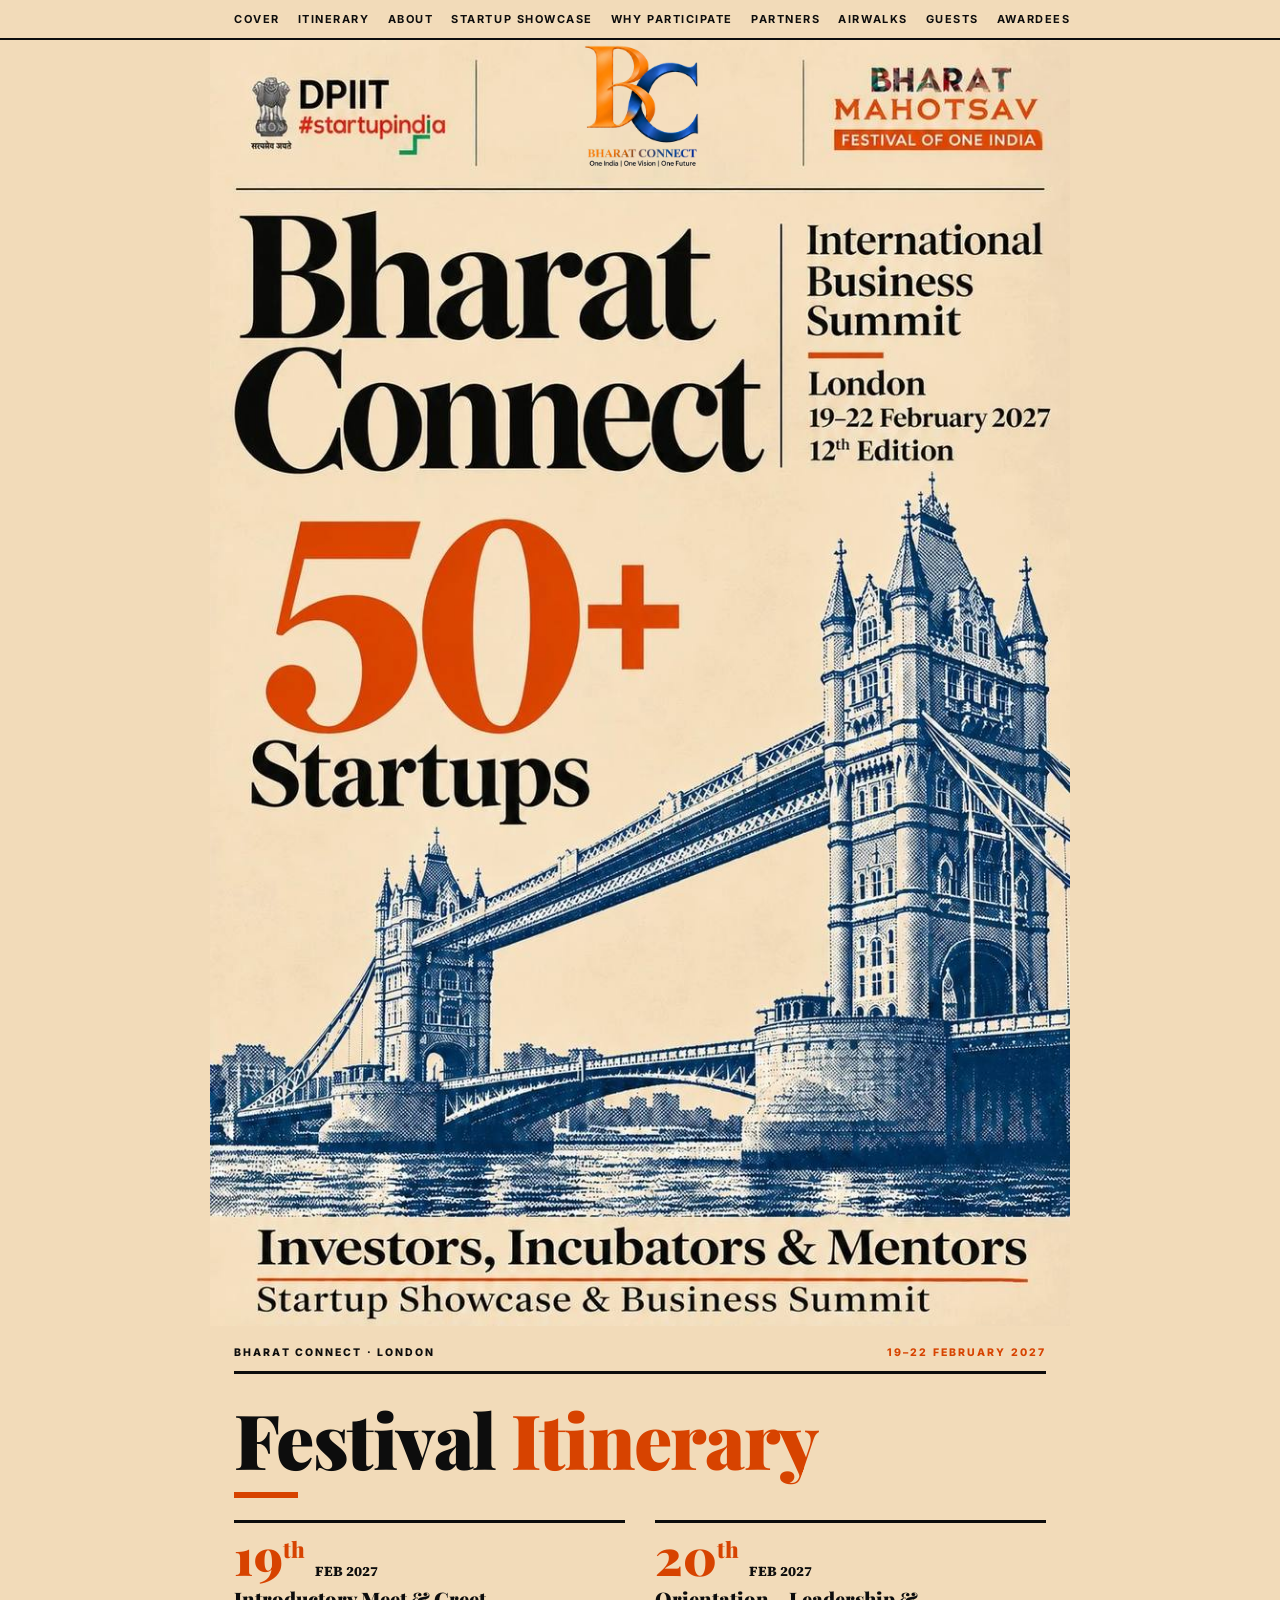
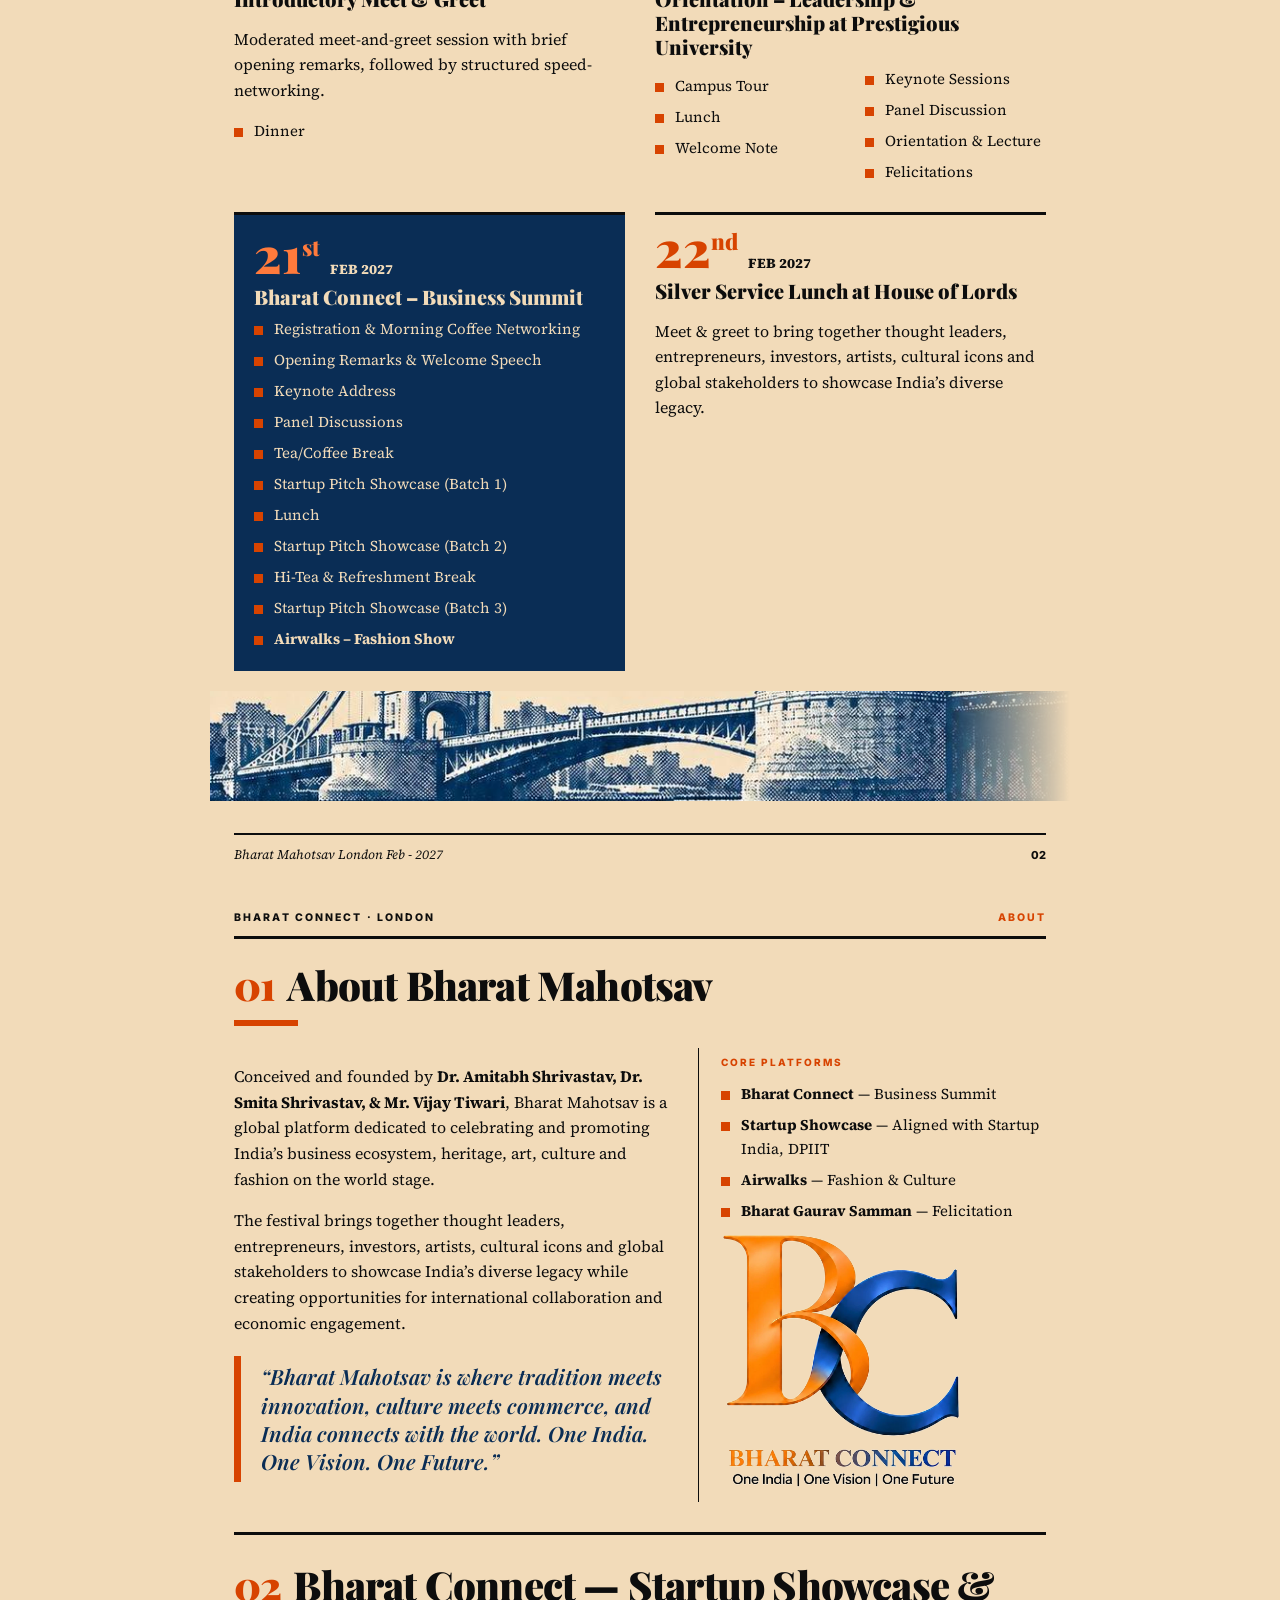
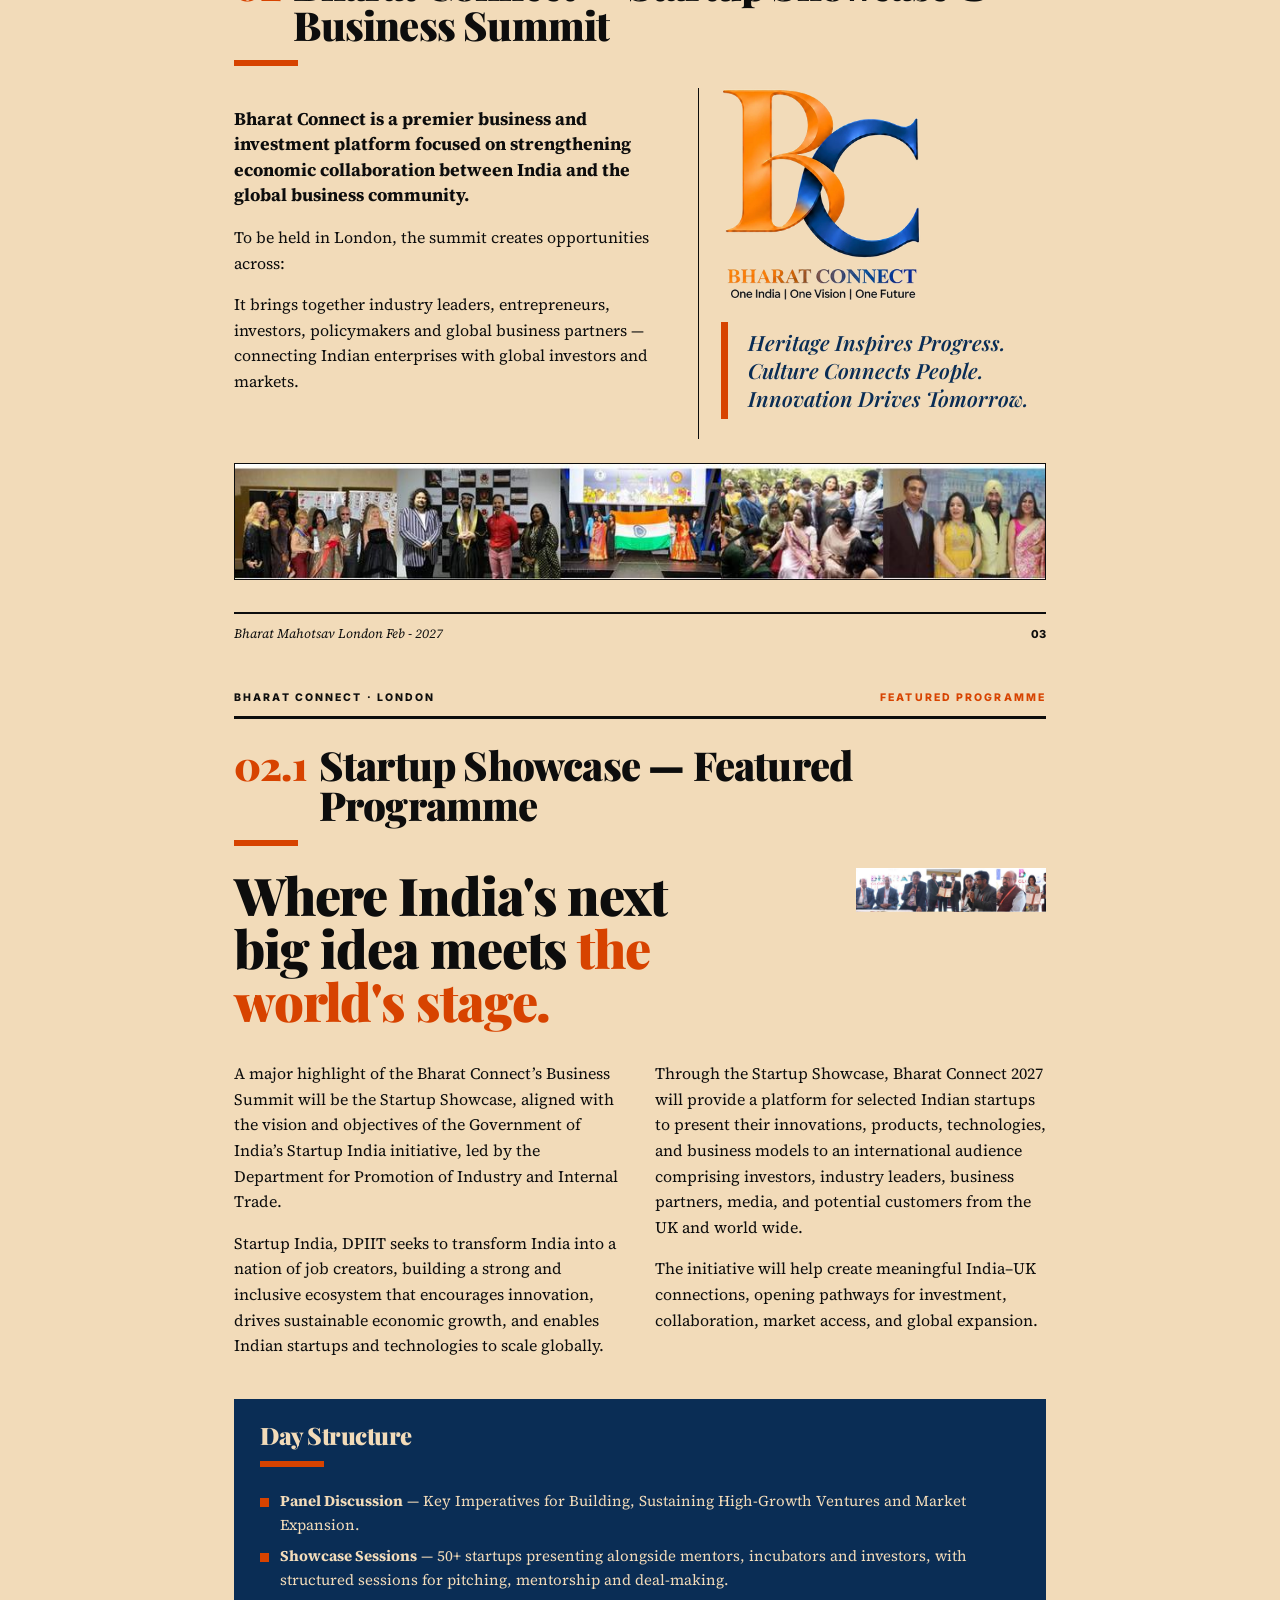
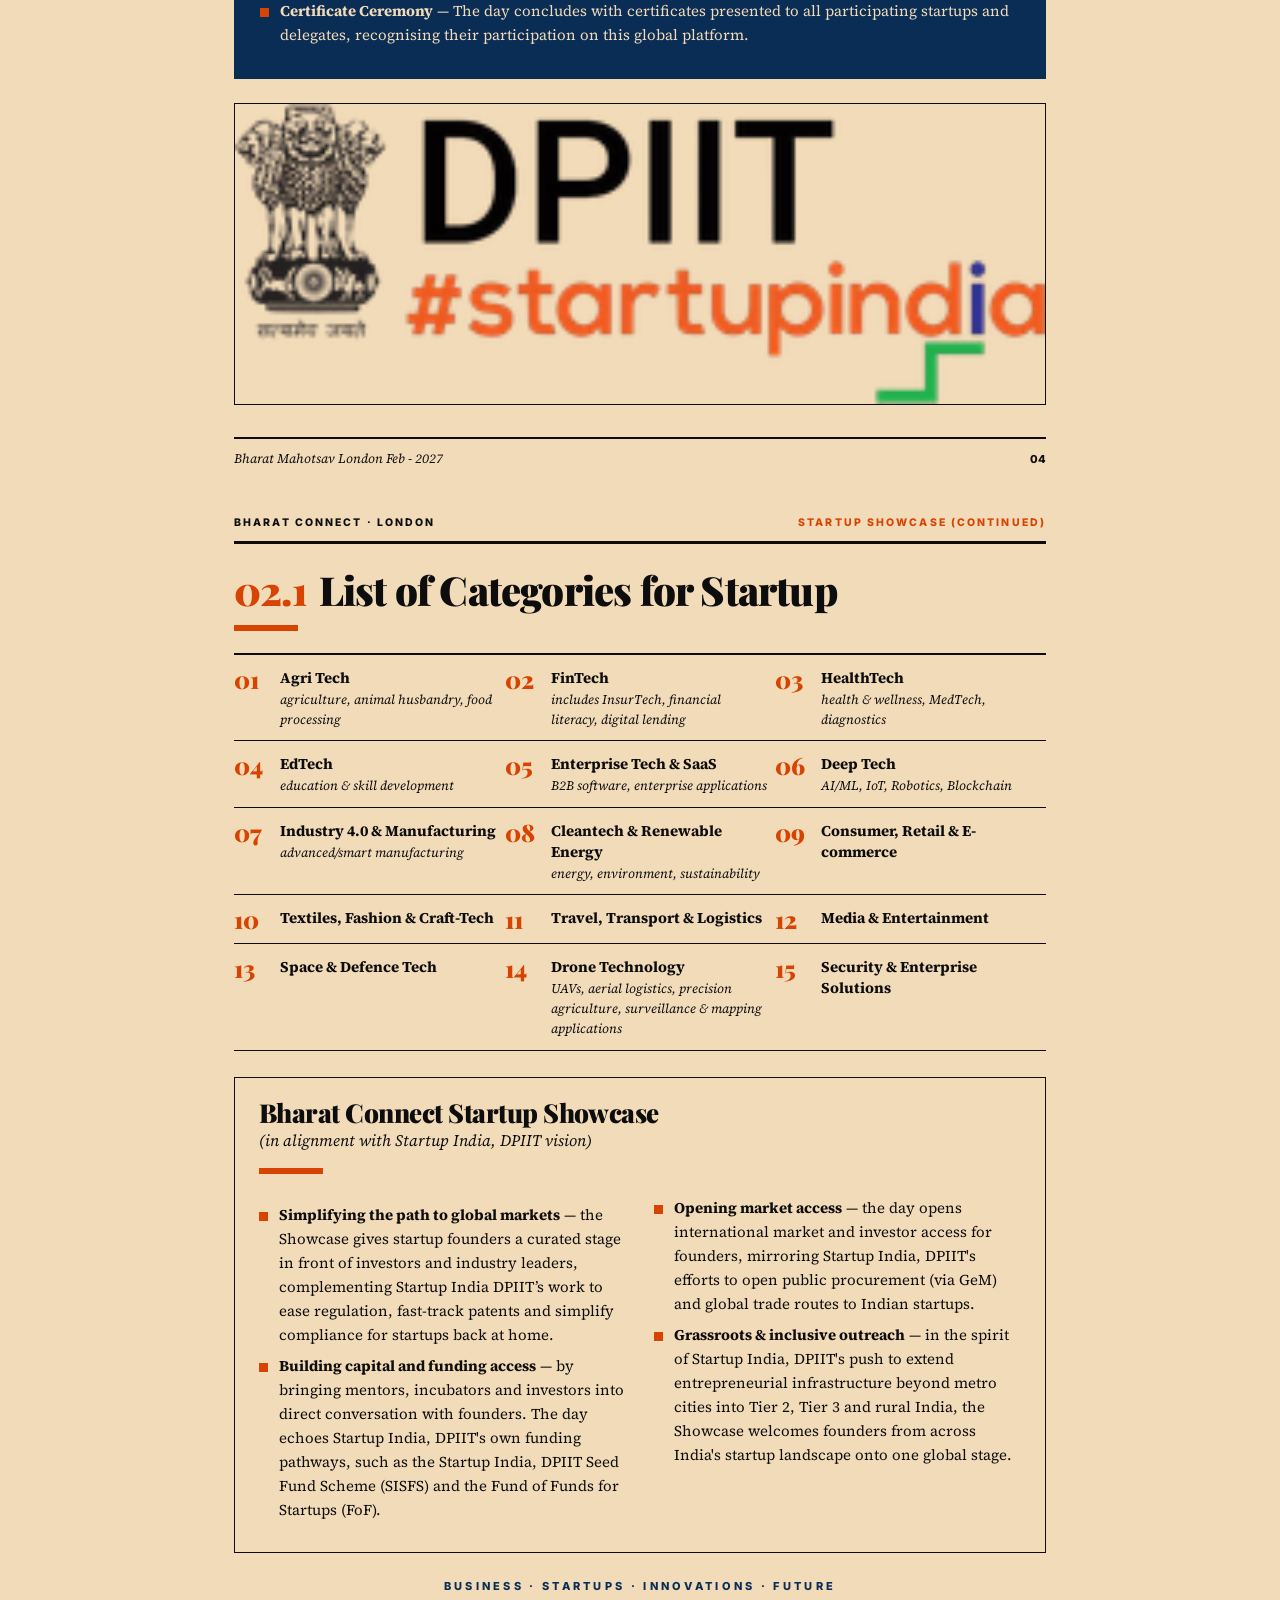
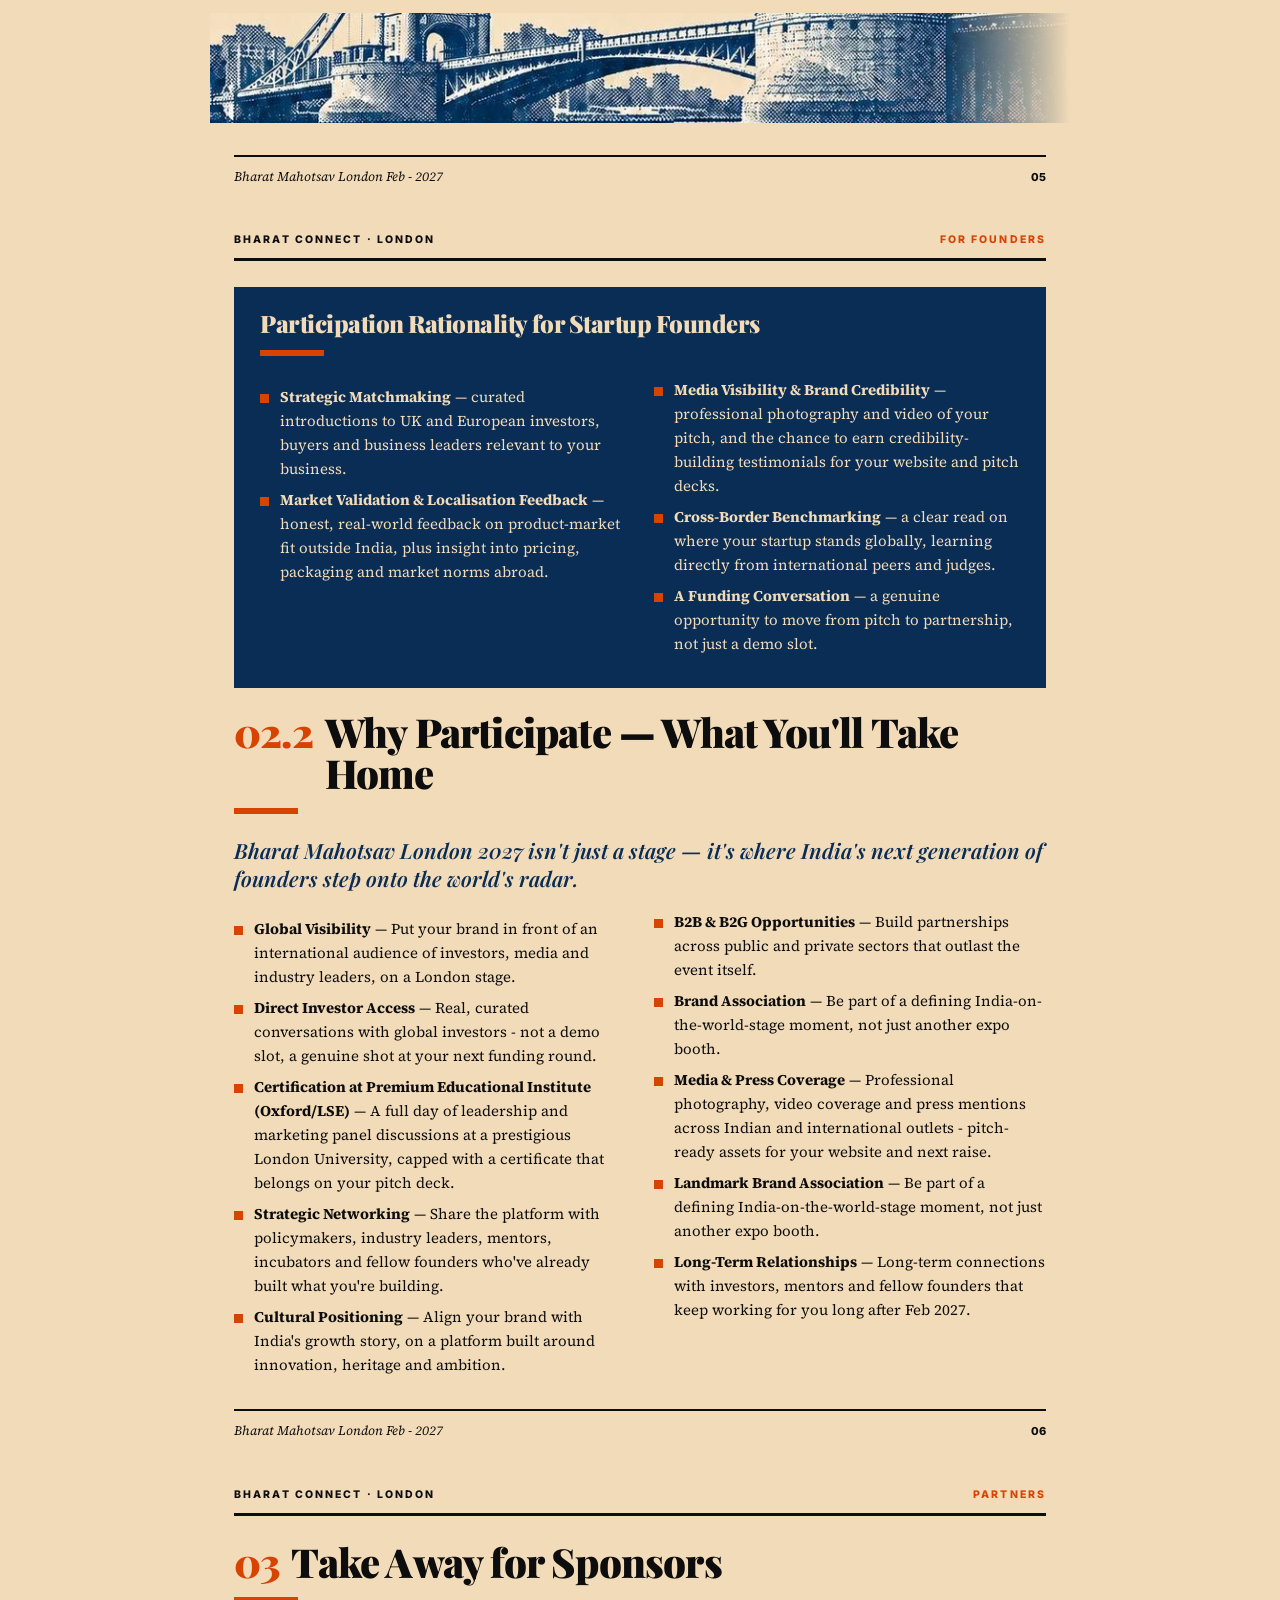
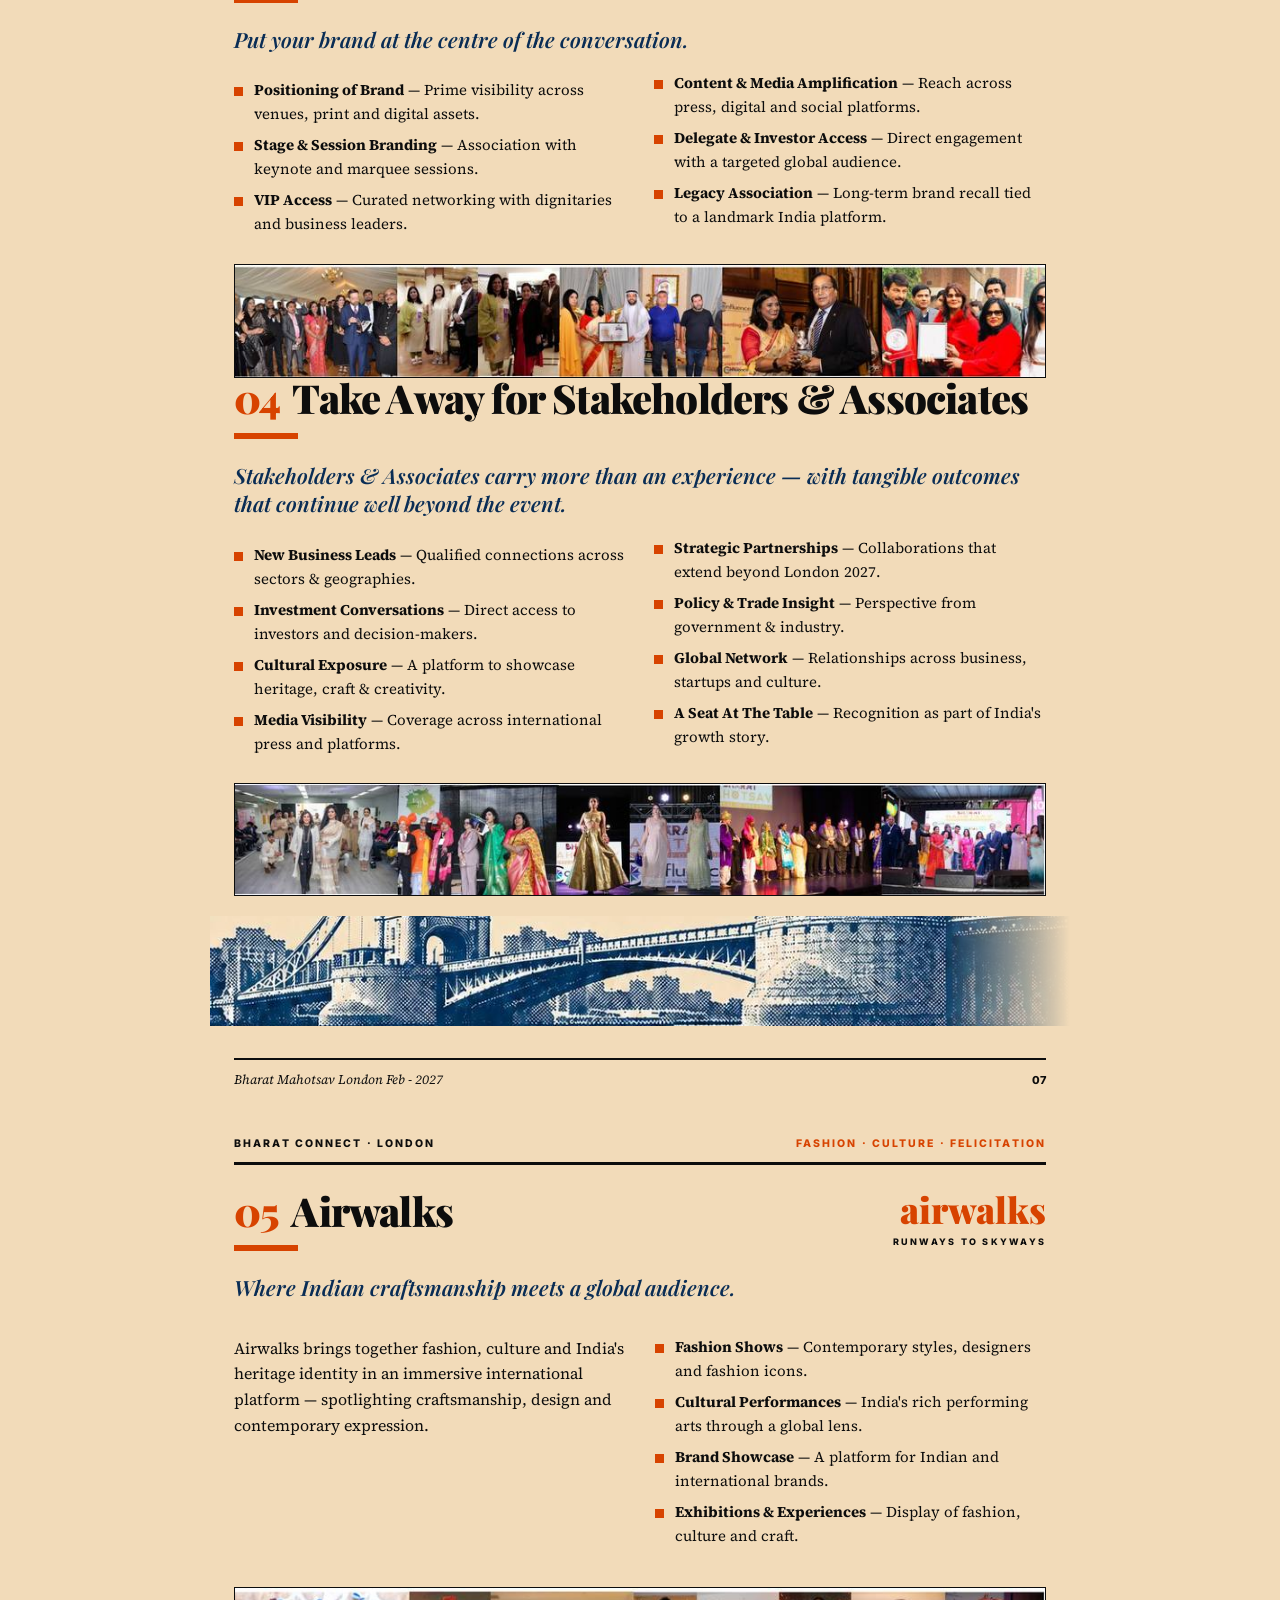
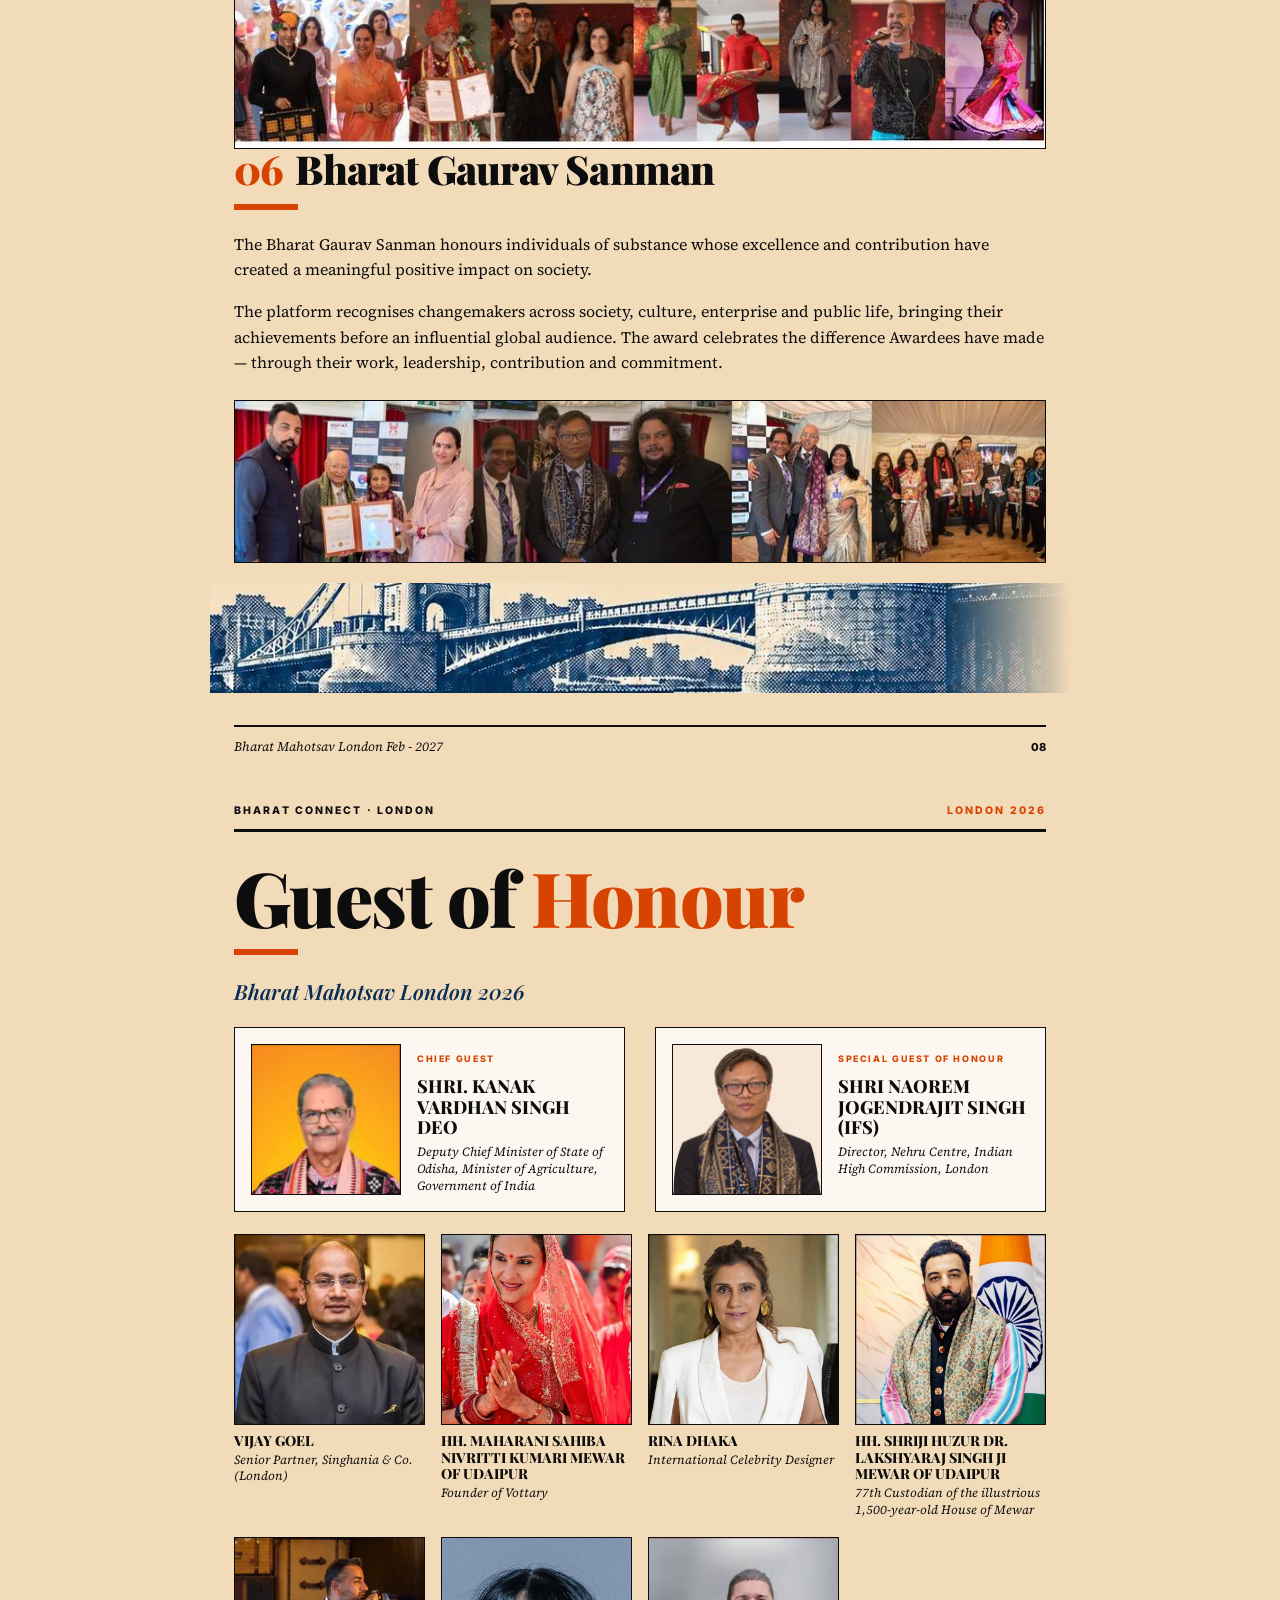
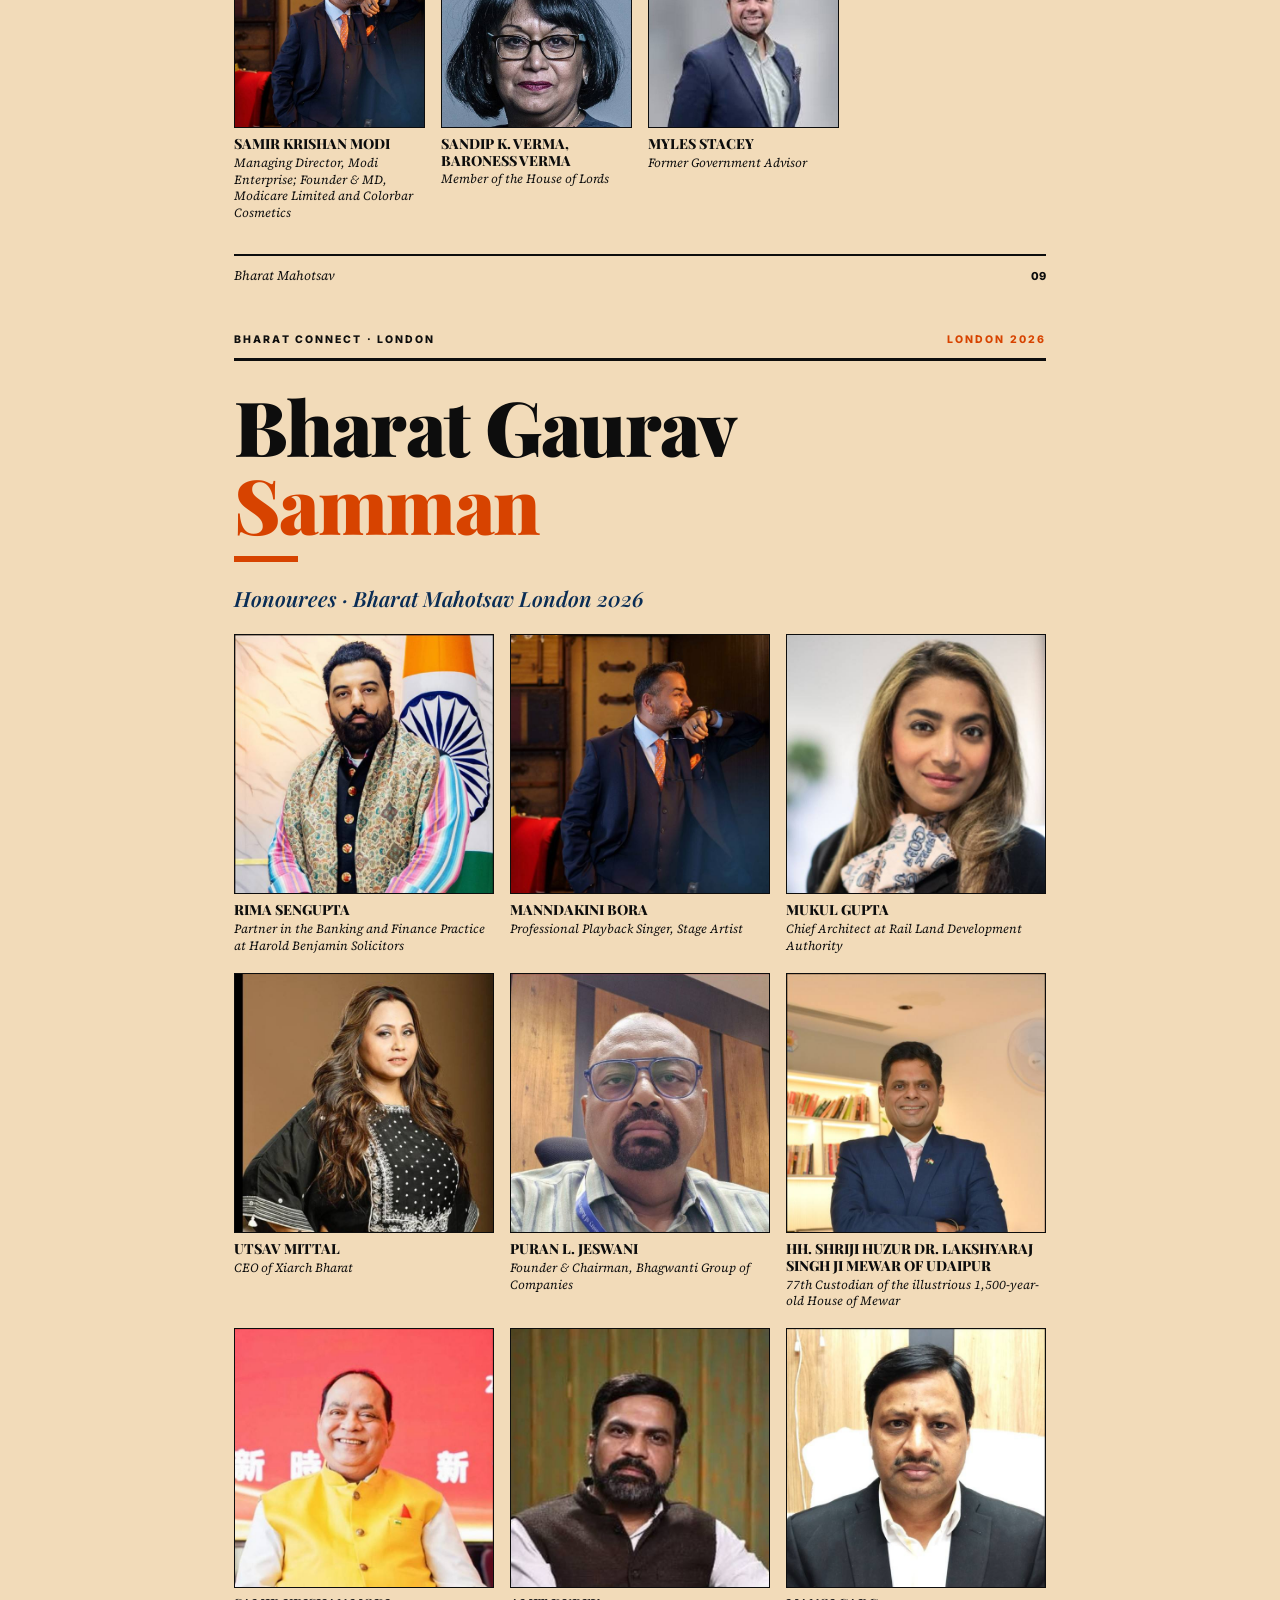
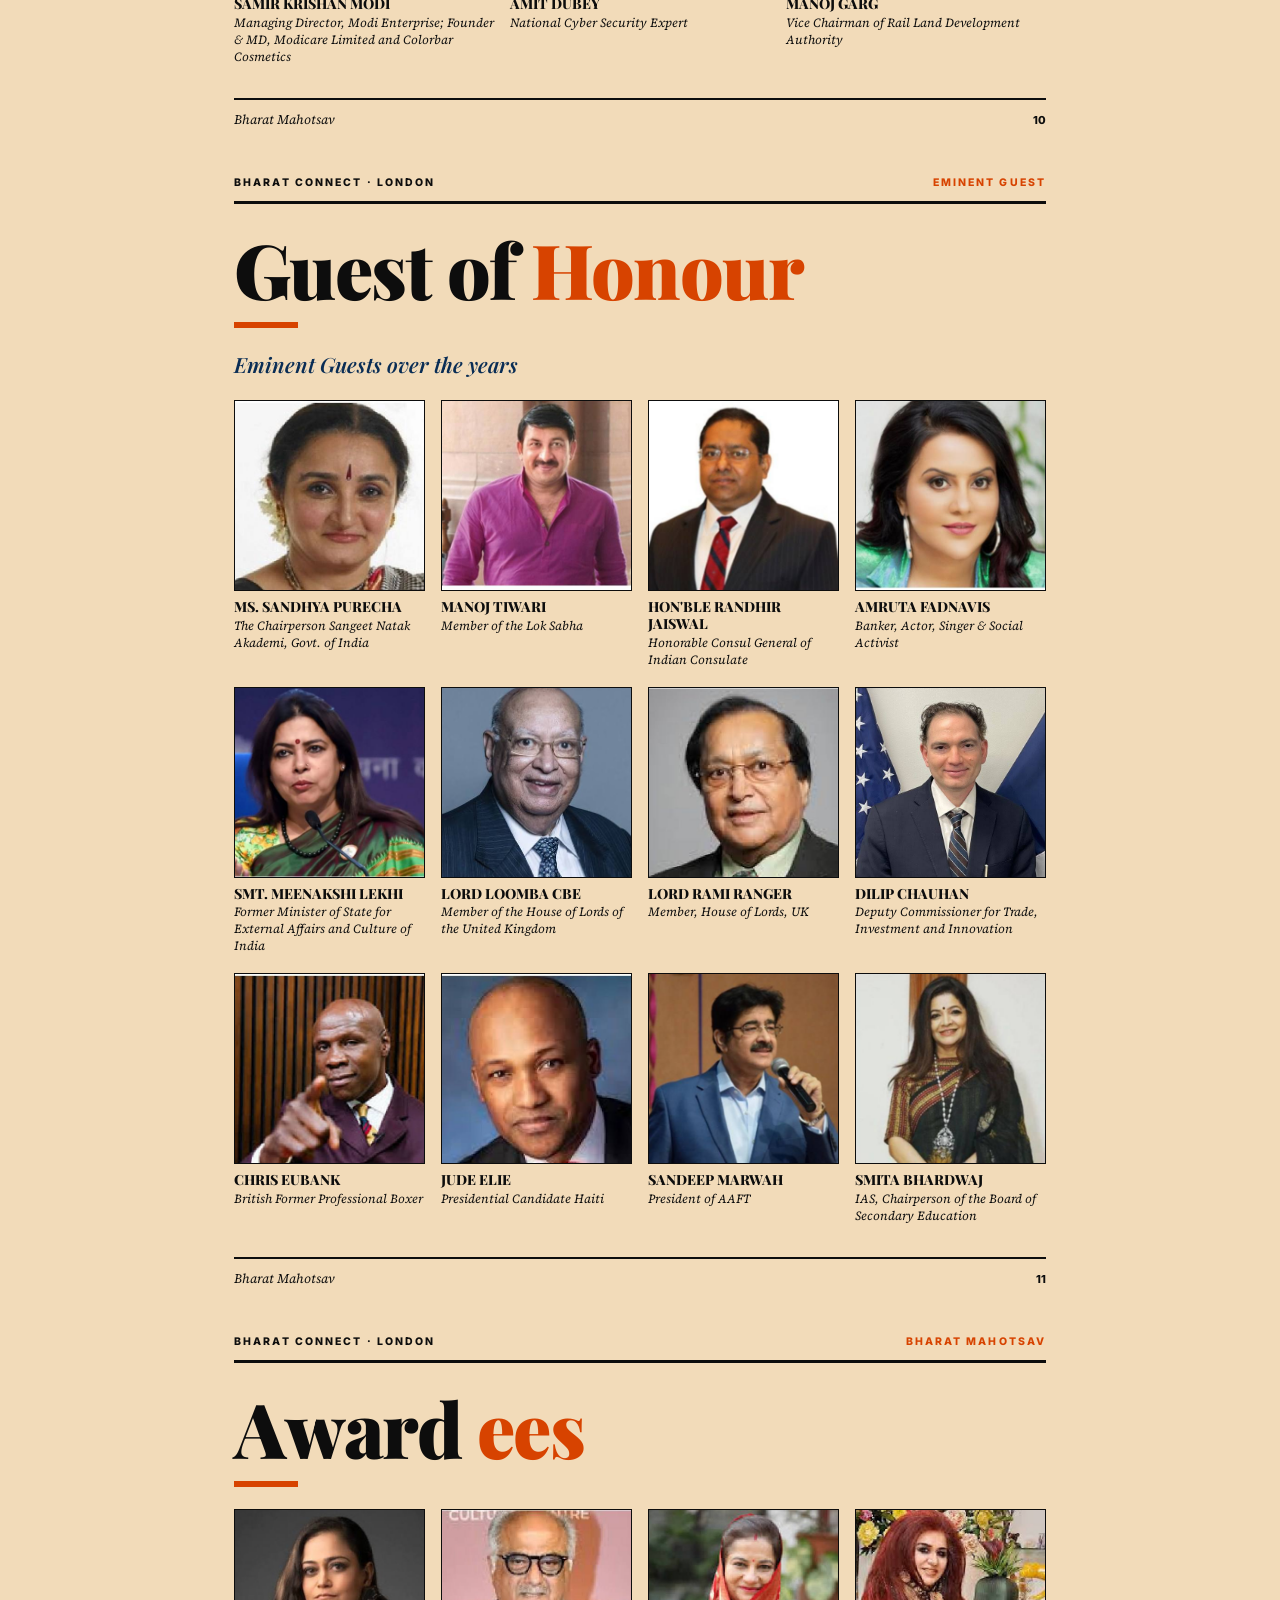
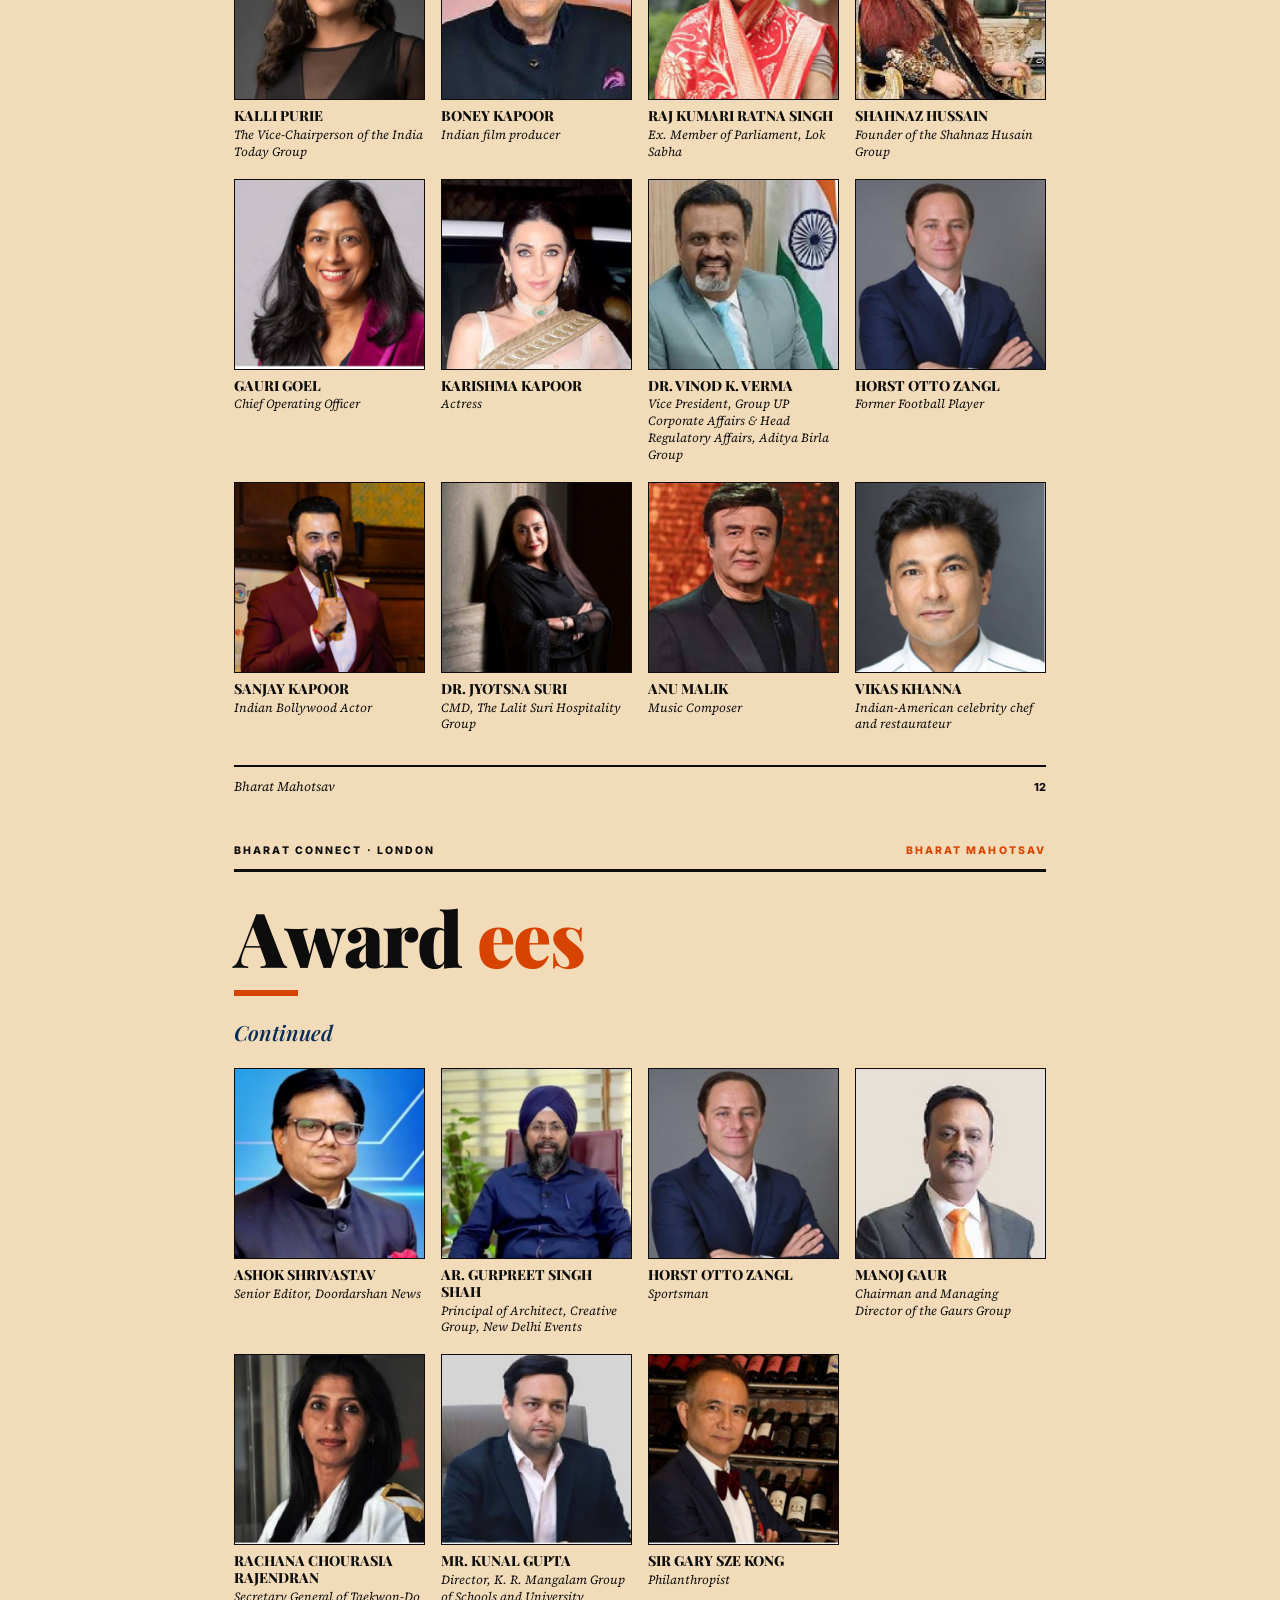
==== index.html @ 42800264 "Add Bharat Connect London site Co-authored-by: Copilot <223556219+Copilot@users.noreply.github.com>" ====
<!DOCTYPE html><html lang="en"><head><meta charset="utf-8"><meta name="viewport" content="width=device-width, initial-scale=1, viewport-fit=cover"><title>Bharat Connect · London 19–22 February 2027</title><link rel="stylesheet" href="https://fonts.googleapis.com/css2?family=Inter:wght@600;700;800&family=Playfair+Display:ital,wght@0,700;0,900;1,500;1,600&family=Source+Serif+4:ital,wght@0,400;0,600;0,700;1,400;1,600&display=swap"><style>:root{--bg:#f2dbb9;--ink:#0d0d0d;--o:#d74300;--nv:#0a2d55;--cream:#f2dbb9;--fd:'Playfair Display',Georgia,serif;--fb:'Source Serif 4',Georgia,serif;--fs:'Inter',Arial,sans-serif;box-sizing:border-box;padding-top:env(safe-area-inset-top,0px);padding-bottom:env(safe-area-inset-bottom,0px)}
*,*::before,*::after{box-sizing:border-box}html{scroll-behavior:smooth;scroll-padding-top:calc(48px + env(safe-area-inset-top,0px))}
body{margin:0;background:var(--bg);color:var(--ink);font:400 16px/1.6 var(--fb)}
nav{position:sticky;top:env(safe-area-inset-top,0px);z-index:9;background:var(--bg);border-bottom:2px solid var(--ink)}
.nw{max-width:860px;margin:0 auto;padding:12px 24px;display:flex;gap:18px;overflow-x:auto;white-space:nowrap;font:700 11px var(--fs);letter-spacing:.14em;text-transform:uppercase}
nav a{text-decoration:none;color:var(--ink)}nav a:hover,nav a:focus-visible{color:var(--o);outline:0}
body::before{content:"";position:fixed;inset:0 0 auto;height:env(safe-area-inset-top,0px);background:var(--bg);z-index:10}
.cover,.page{max-width:860px;margin:0 auto}
.cover{position:relative}.cover .bg{display:block;width:100%;height:auto}
.cover .bc{position:absolute;left:43.5%;top:.4%;width:13.4%;aspect-ratio:300/320;background:url([data-uri]) center/contain no-repeat}
.page{padding:20px 24px 0;position:relative}
.hd{display:flex;justify-content:space-between;font:800 10.5px var(--fs);letter-spacing:.2em;padding-bottom:12px;border-bottom:3px solid var(--ink);margin-bottom:26px}
.o,em{color:var(--o);font-style:normal}
.ft{display:flex;justify-content:space-between;align-items:baseline;border-top:2px solid var(--ink);margin-top:32px;padding:10px 0 26px;font-size:13px}.ft b{font:800 11px var(--fs)}
.h{font:900 clamp(30px,6.4vw,52px)/1.02 var(--fd);margin:0;letter-spacing:-.02em}h1.h{font-size:clamp(46px,9vw,76px)}
.h.sm{font-size:26px}.bar{display:block;width:64px;height:6px;background:var(--o);margin:14px 0 22px}.bar.mid{margin:12px auto 24px}
.num .h{display:flex;gap:12px;align-items:baseline;font-size:clamp(26px,5vw,40px)}
.lead{font:italic 600 clamp(17px,2.6vw,21px)/1.35 var(--fd);color:var(--nv);margin:0 0 18px}
.lead2{font:700 18px/1.4 var(--fb)}.big{font:900 clamp(30px,6vw,52px)/1.02 var(--fd);margin:0 0 18px;letter-spacing:-.02em}.it{font-style:italic;margin:2px 0}
.g2{display:grid;grid-template-columns:1fr 1fr;gap:20px 30px}.g2.sp{grid-template-columns:1.25fr 1fr}.r{text-align:right}
.day{border-top:3px solid var(--ink);padding-top:8px}.d{font:900 50px/1 var(--fd);color:var(--o)}.d sup{font-size:22px}.d b{font:800 14px var(--fb);color:var(--ink);margin-left:10px}
.day h3{font:900 20px/1.2 var(--fd);margin:6px 0 8px}.day.nv{background:var(--nv);color:var(--cream);padding:14px 20px 12px}.day.nv .d{color:#ff7a3c}.day.nv .d b{color:var(--cream)}
ul.sq{list-style:none;margin:8px 0;padding:0}ul.sq li{position:relative;padding-left:20px;margin:7px 0;font-size:15px}ul.sq li::before{content:"";position:absolute;left:0;top:.6em;width:9px;height:9px;background:var(--o)}
ul.two{columns:2;column-gap:28px}ul.two li{break-inside:avoid}
blockquote{margin:20px 0;padding:6px 0 6px 20px;border-left:7px solid var(--o);font:italic 600 21px/1.35 var(--fd);color:var(--nv)}
.side{border-left:1px solid var(--ink);padding-left:22px}.lab{font:800 10px var(--fs);letter-spacing:.2em;color:var(--o)}.lg1{width:240px;max-width:100%;display:block;margin:10px 0}.lg2{width:200px;display:block;margin:0 0 14px}.lg3{width:190px}
.hr{border:0;border-top:3px solid var(--ink);margin:30px 0}.strip{display:block;width:100%;border:1px solid var(--ink);margin:24px 0 0}
.nvb{background:var(--nv);color:var(--cream);padding:24px 26px;margin:24px 0}.nvb.nm{margin-top:0}.nvb .h{font-size:24px}.nvb ul.sq{margin-top:0}
.cats{display:grid;grid-template-columns:repeat(3,1fr);border-top:2px solid var(--ink)}.cats>div{display:flex;gap:10px;padding:12px 8px 12px 0;border-bottom:1px solid var(--ink)}.cats i{font:900 24px/1 var(--fd);color:var(--o);font-style:normal;min-width:36px}
.cats p{margin:0;line-height:1.25}.cats b{display:block;font:700 15px var(--fb)}.cats span{font-style:italic;font-size:13px}
.box{border:1px solid var(--ink);padding:22px 24px;margin:26px 0}.tagl{text-align:center;font:800 11px var(--fs);letter-spacing:.3em;color:var(--nv);margin:26px 0 8px}
.bridge{height:110px;margin:20px -24px 0;background:url([data-uri]) center/cover;-webkit-mask:linear-gradient(90deg,#000 85%,transparent);mask:linear-gradient(90deg,#000 85%,transparent)}
.aw{text-align:right}.aw b{display:block;font:900 clamp(26px,5vw,36px)/1 var(--fd);color:var(--o)}.aw small{font:800 9px var(--fs);letter-spacing:.25em}.row{display:flex;justify-content:space-between;align-items:flex-start;gap:20px}
.ppl{display:grid;gap:18px 16px;margin-top:22px}.c4{grid-template-columns:repeat(4,1fr)}.c3{grid-template-columns:repeat(3,1fr)}
figure{margin:0}.ppl img,.card img{width:100%;aspect-ratio:1;object-fit:cover;border:1px solid var(--ink);display:block}
figcaption b{display:block;font:800 14px/1.2 var(--fd);text-transform:uppercase;margin:8px 0 2px}figcaption span{display:block;font:italic 12.5px/1.35 var(--fb)}
.cards{margin:22px 0}.card{display:flex;gap:16px;border:1px solid var(--ink);padding:16px;background:#fcf8f1}.card img{width:42%;flex:none;aspect-ratio:1}.card small{font:800 9px var(--fs);letter-spacing:.18em;color:var(--o)}.card b{display:block;font:800 18px/1.15 var(--fd);text-transform:uppercase;margin:6px 0}
.med{display:grid;grid-template-columns:1fr 1.5fr;gap:24px;align-items:start}.m1{grid-column:2;grid-row:1;width:100%;border:1px solid var(--ink)}.mt{grid-column:1;grid-row:1}.m2{grid-column:1/3;grid-row:2;width:62%;border:1px solid var(--ink)}.mb{grid-column:2;grid-row:2;justify-self:end;align-self:end;text-align:left}
.box18{width:100%;display:block;border:1px solid var(--ink)}.q{text-align:center;font:italic 600 22px var(--fd);color:var(--nv);margin:26px 0 0}
.ctr{text-align:center}.ctr .lg1{margin:0 auto}.big2{font-size:clamp(20px,4vw,28px);margin-top:14px}.cd{font:900 clamp(40px,8vw,66px)/1 var(--fd);margin:34px 0 0}
.ed{margin-top:22px}.ed .strip{margin:0}.cp{display:grid;grid-template-columns:repeat(5,1fr);gap:8px;margin-top:6px;font:italic 11.5px/1.3 var(--fb);text-align:center}.cp b{display:block;font-style:normal;font-weight:700}.ed.e3{width:60%;margin-left:auto;margin-right:auto}.ed.e3 .cp{grid-template-columns:repeat(3,1fr)}
@media(max-width:640px){.g2,.g2.sp,.med{grid-template-columns:1fr}.side{border:0;padding:0}.c4,.cats{grid-template-columns:repeat(2,1fr)}.c3{grid-template-columns:repeat(2,1fr)}ul.two{columns:1}.mt,.m1,.m2,.mb{grid-column:1;grid-row:auto}.m2{width:100%}.card{flex-direction:column}.card img{width:100%}.ed.e3{width:100%}.cp{font-size:9.5px;gap:4px}.hd{font-size:8.5px}.r{text-align:left}}
@media(prefers-reduced-motion:reduce){html{scroll-behavior:auto}}
</style></head><body><nav><div class="nw"><a href="#top">Cover</a><a href="#itinerary">Itinerary</a><a href="#about">About</a><a href="#showcase">Startup Showcase</a><a href="#why">Why Participate</a><a href="#partners">Partners</a><a href="#airwalks">Airwalks</a><a href="#guests">Guests</a><a href="#awardees">Awardees</a><a href="#cultural">Cultural</a><a href="#media">Media</a><a href="#legacy">Legacy</a><a href="#contact">Contact</a></div></nav><section class="cover" id="top"><img class="bg" src="[data-uri]" alt="Bharat Connect International Business Summit London 19–22 February 2027 — 50+ Startups" loading="lazy"><div class="bc"></div></section><section class="page" id="itinerary"><div class="hd"><span>BHARAT CONNECT · LONDON</span><span class="o">19–22 FEBRUARY 2027</span></div><h1 class="h">Festival <em>Itinerary</em></h1><i class="bar"></i>
<div class="g2"><div class="day"><div class="d">19<sup>th</sup><b>FEB 2027</b></div><h3>Introductory Meet &amp; Greet</h3><p>Moderated meet-and-greet session with brief opening remarks, followed by structured speed-networking.</p><ul class="sq"><li>Dinner</li></ul></div>
<div class="day"><div class="d">20<sup>th</sup><b>FEB 2027</b></div><h3>Orientation – Leadership &amp; Entrepreneurship at Prestigious University</h3><ul class="sq two"><li>Campus Tour</li><li>Lunch</li><li>Welcome Note</li><li>Keynote Sessions</li><li>Panel Discussion</li><li>Orientation &amp; Lecture</li><li>Felicitations</li></ul></div>
<div class="day nv"><div class="d">21<sup>st</sup><b>FEB 2027</b></div><h3>Bharat Connect – Business Summit</h3><ul class="sq"><li>Registration &amp; Morning Coffee Networking</li><li>Opening Remarks &amp; Welcome Speech</li><li>Keynote Address</li><li>Panel Discussions</li><li>Tea/Coffee Break</li><li>Startup Pitch Showcase (Batch 1)</li><li>Lunch</li><li>Startup Pitch Showcase (Batch 2)</li><li>Hi-Tea &amp; Refreshment Break</li><li>Startup Pitch Showcase (Batch 3)</li><li><strong>Airwalks – Fashion Show</strong></li></ul></div>
<div class="day"><div class="d">22<sup>nd</sup><b>FEB 2027</b></div><h3>Silver Service Lunch at House of Lords</h3><p>Meet &amp; greet to bring together thought leaders, entrepreneurs, investors, artists, cultural icons and global stakeholders to showcase India’s diverse legacy.</p></div></div><div class="bridge"></div><div class="ft"><i>Bharat Mahotsav London Feb - 2027</i><b>02</b></div></section><section class="page" id="about"><div class="hd"><span>BHARAT CONNECT · LONDON</span><span class="o">ABOUT</span></div><div class="num"><h2 class="h"><span class='o'>01</span> About Bharat Mahotsav</h2><i class="bar"></i></div>
<div class="g2 sp"><div><p>Conceived and founded by <b>Dr. Amitabh Shrivastav, Dr. Smita Shrivastav, &amp; Mr. Vijay Tiwari</b>, Bharat Mahotsav is a global platform dedicated to celebrating and promoting India’s business ecosystem, heritage, art, culture and fashion on the world stage.</p><p>The festival brings together thought leaders, entrepreneurs, investors, artists, cultural icons and global stakeholders to showcase India’s diverse legacy while creating opportunities for international collaboration and economic engagement.</p><blockquote>“Bharat Mahotsav is where tradition meets innovation, culture meets commerce, and India connects with the world. One India. One Vision. One Future.”</blockquote></div>
<div class="side"><small class="lab">CORE PLATFORMS</small><ul class="sq"><li><b>Bharat Connect</b> — Business Summit</li><li><b>Startup Showcase</b> — Aligned with Startup India, DPIIT</li><li><b>Airwalks</b> — Fashion &amp; Culture</li><li><b>Bharat Gaurav Samman</b> — Felicitation</li></ul><img class="lg1" src="[data-uri]" alt="Bharat Mahotsav" loading="lazy"></div></div>
<hr class="hr"><div class="num"><h2 class="h"><span class='o'>02</span> Bharat Connect — Startup Showcase &amp; Business Summit</h2><i class="bar"></i></div>
<div class="g2 sp"><div><p class="lead2">Bharat Connect is a premier business and investment platform focused on strengthening economic collaboration between India and the global business community.</p><p>To be held in London, the summit creates opportunities across:</p><p>It brings together industry leaders, entrepreneurs, investors, policymakers and global business partners — connecting Indian enterprises with global investors and markets.</p></div>
<div class="side"><img class="lg2" src="[data-uri]" alt="Bharat Connect" loading="lazy"><blockquote>Heritage Inspires Progress. Culture Connects People. Innovation Drives Tomorrow.</blockquote></div></div>
<img class="strip" src="[data-uri]" alt="Past Bharat Mahotsav moments" loading="lazy"><div class="ft"><i>Bharat Mahotsav London Feb - 2027</i><b>03</b></div></section><section class="page" id="showcase"><div class="hd"><span>BHARAT CONNECT · LONDON</span><span class="o">FEATURED PROGRAMME</span></div><div class="num"><h2 class="h"><span class='o'>02.1</span> Startup Showcase — Featured Programme</h2><i class="bar"></i></div>
<div class="g2 sp"><p class="big">Where India's next big idea meets <span class="o">the world's stage.</span></p><div class="r"><img class="lg3" src="[data-uri]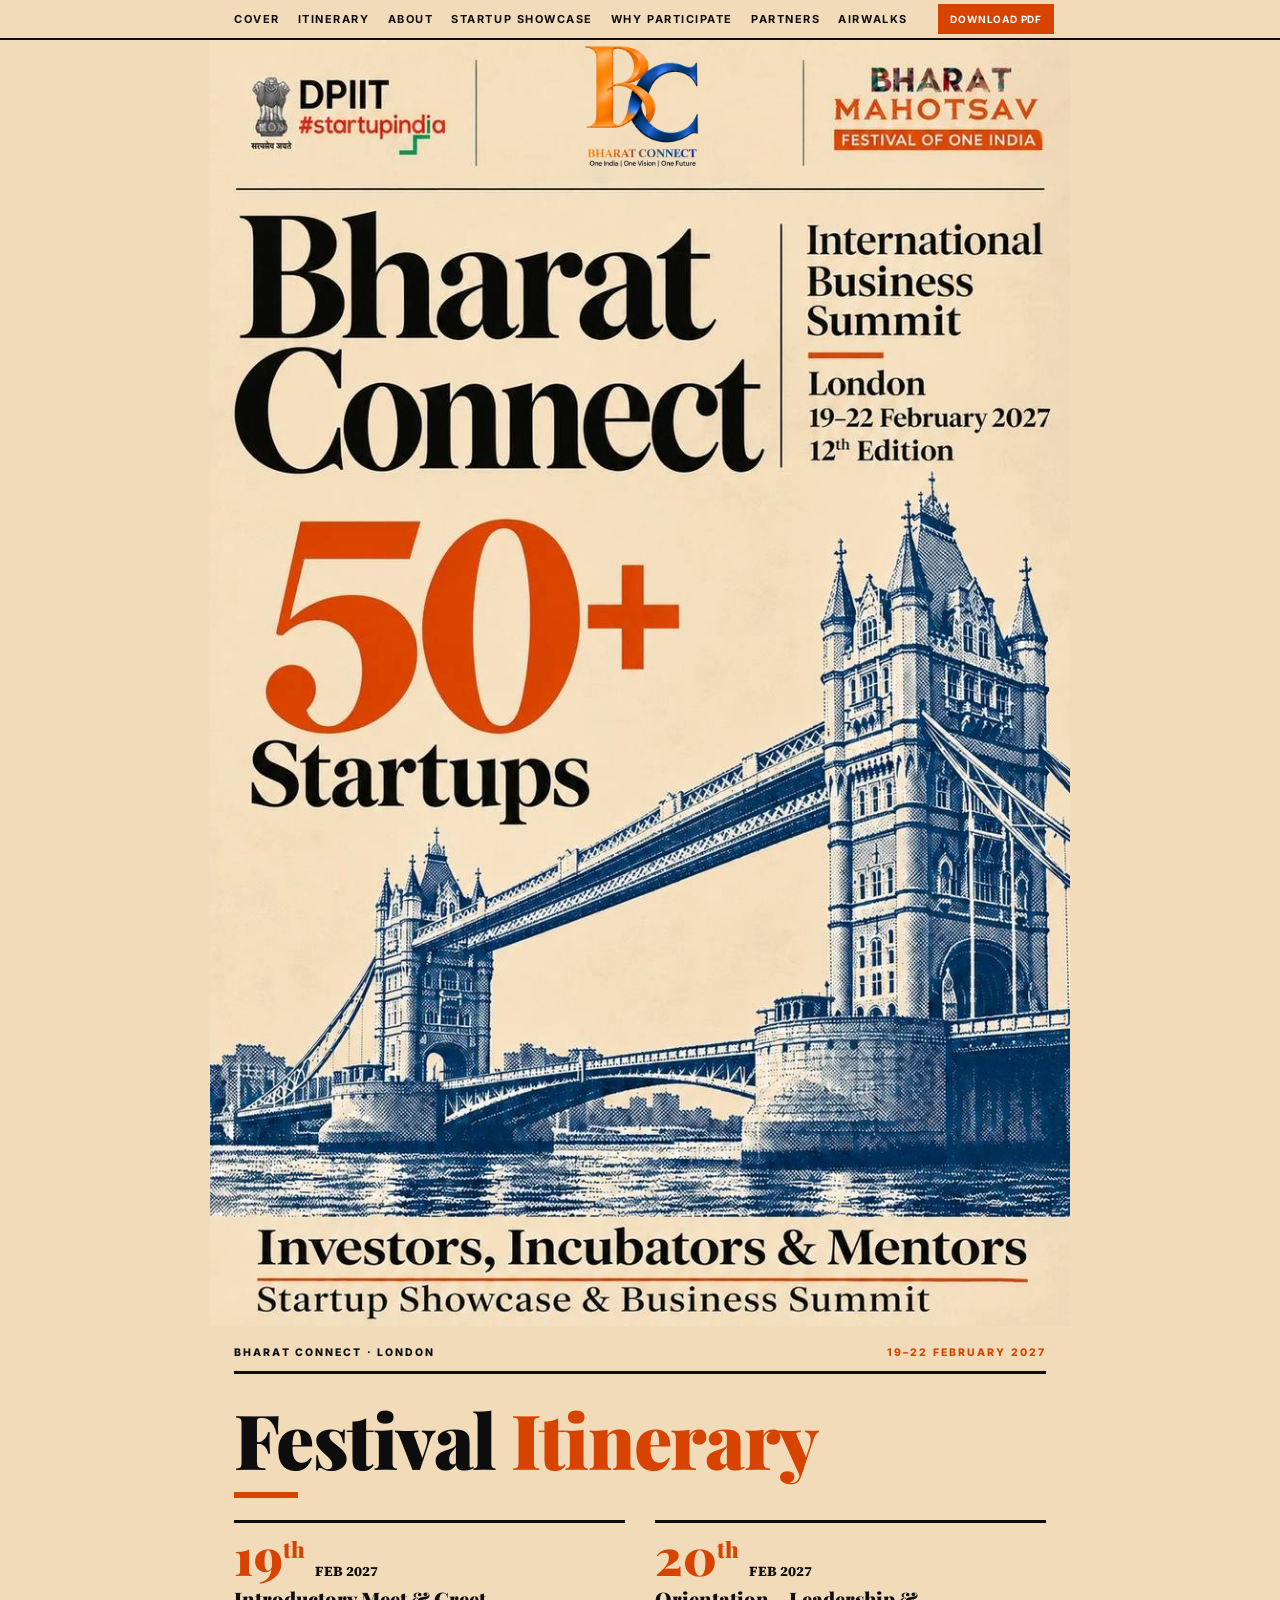
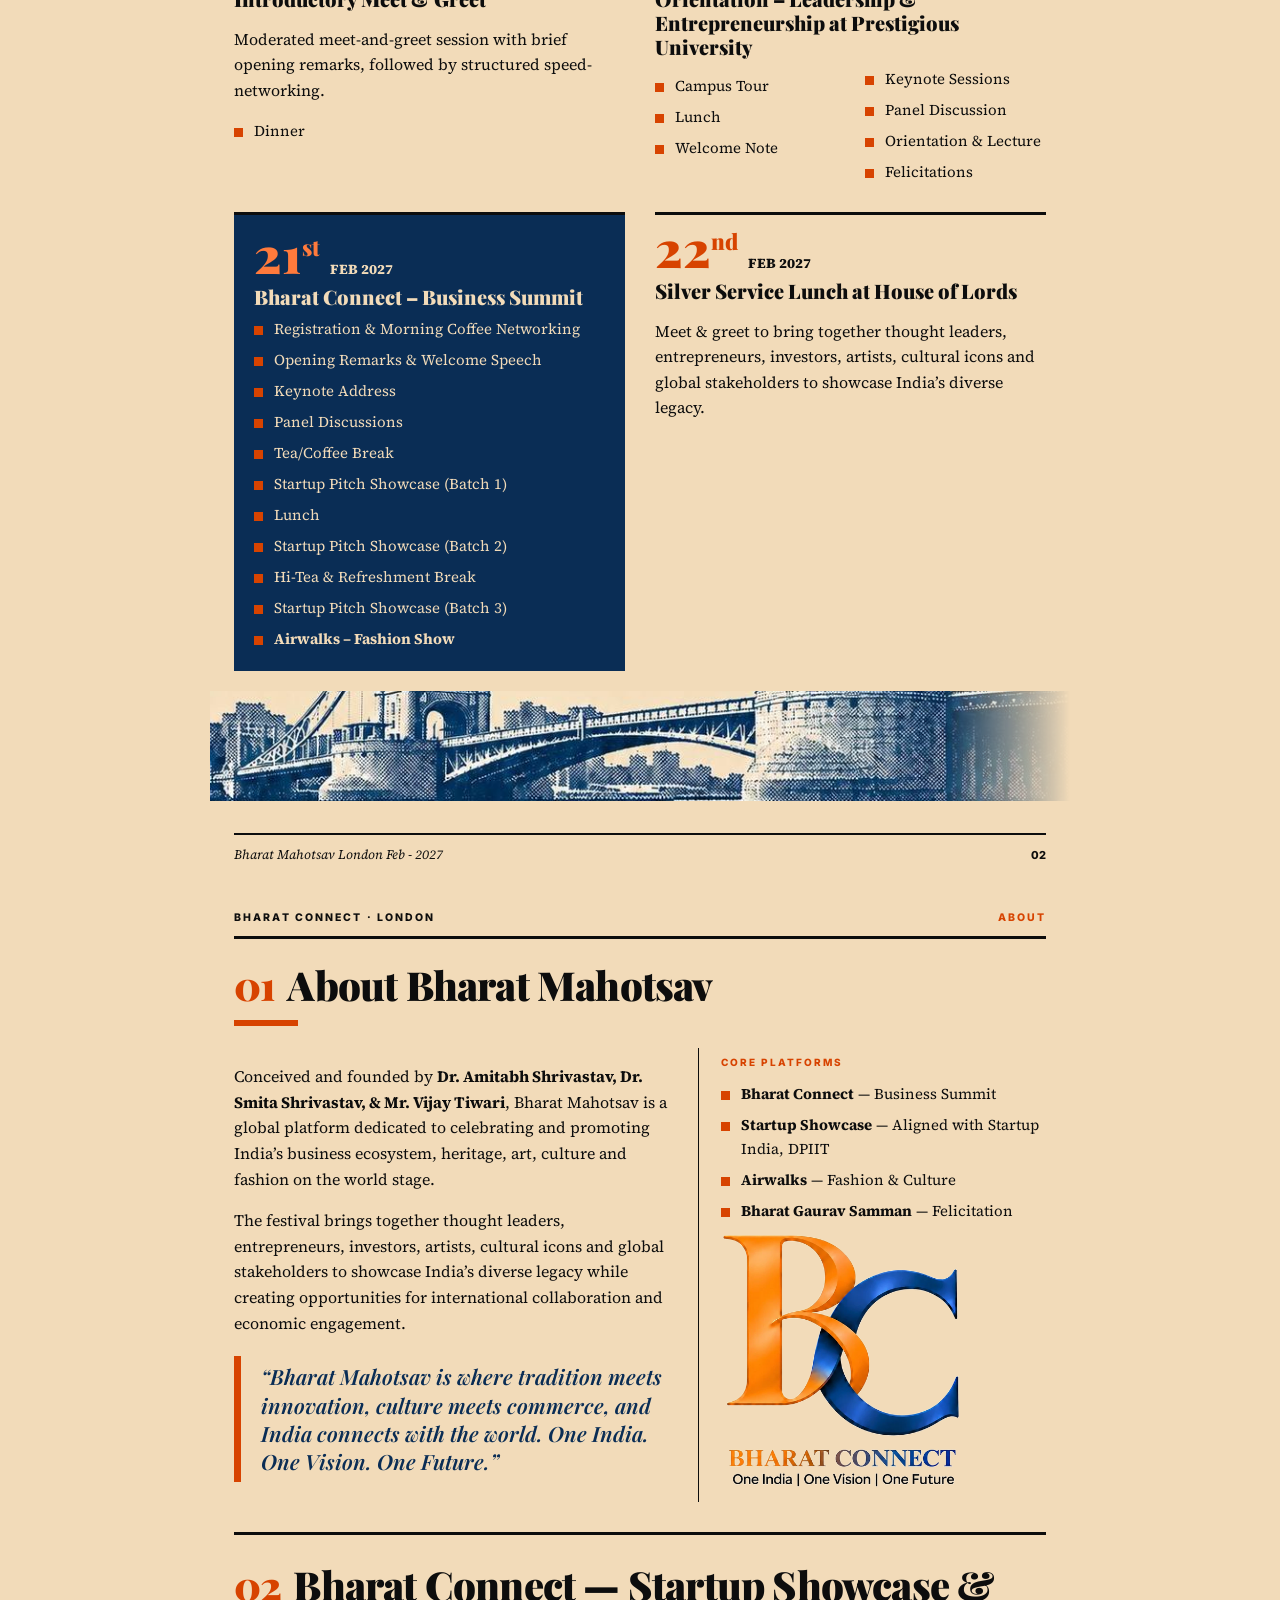
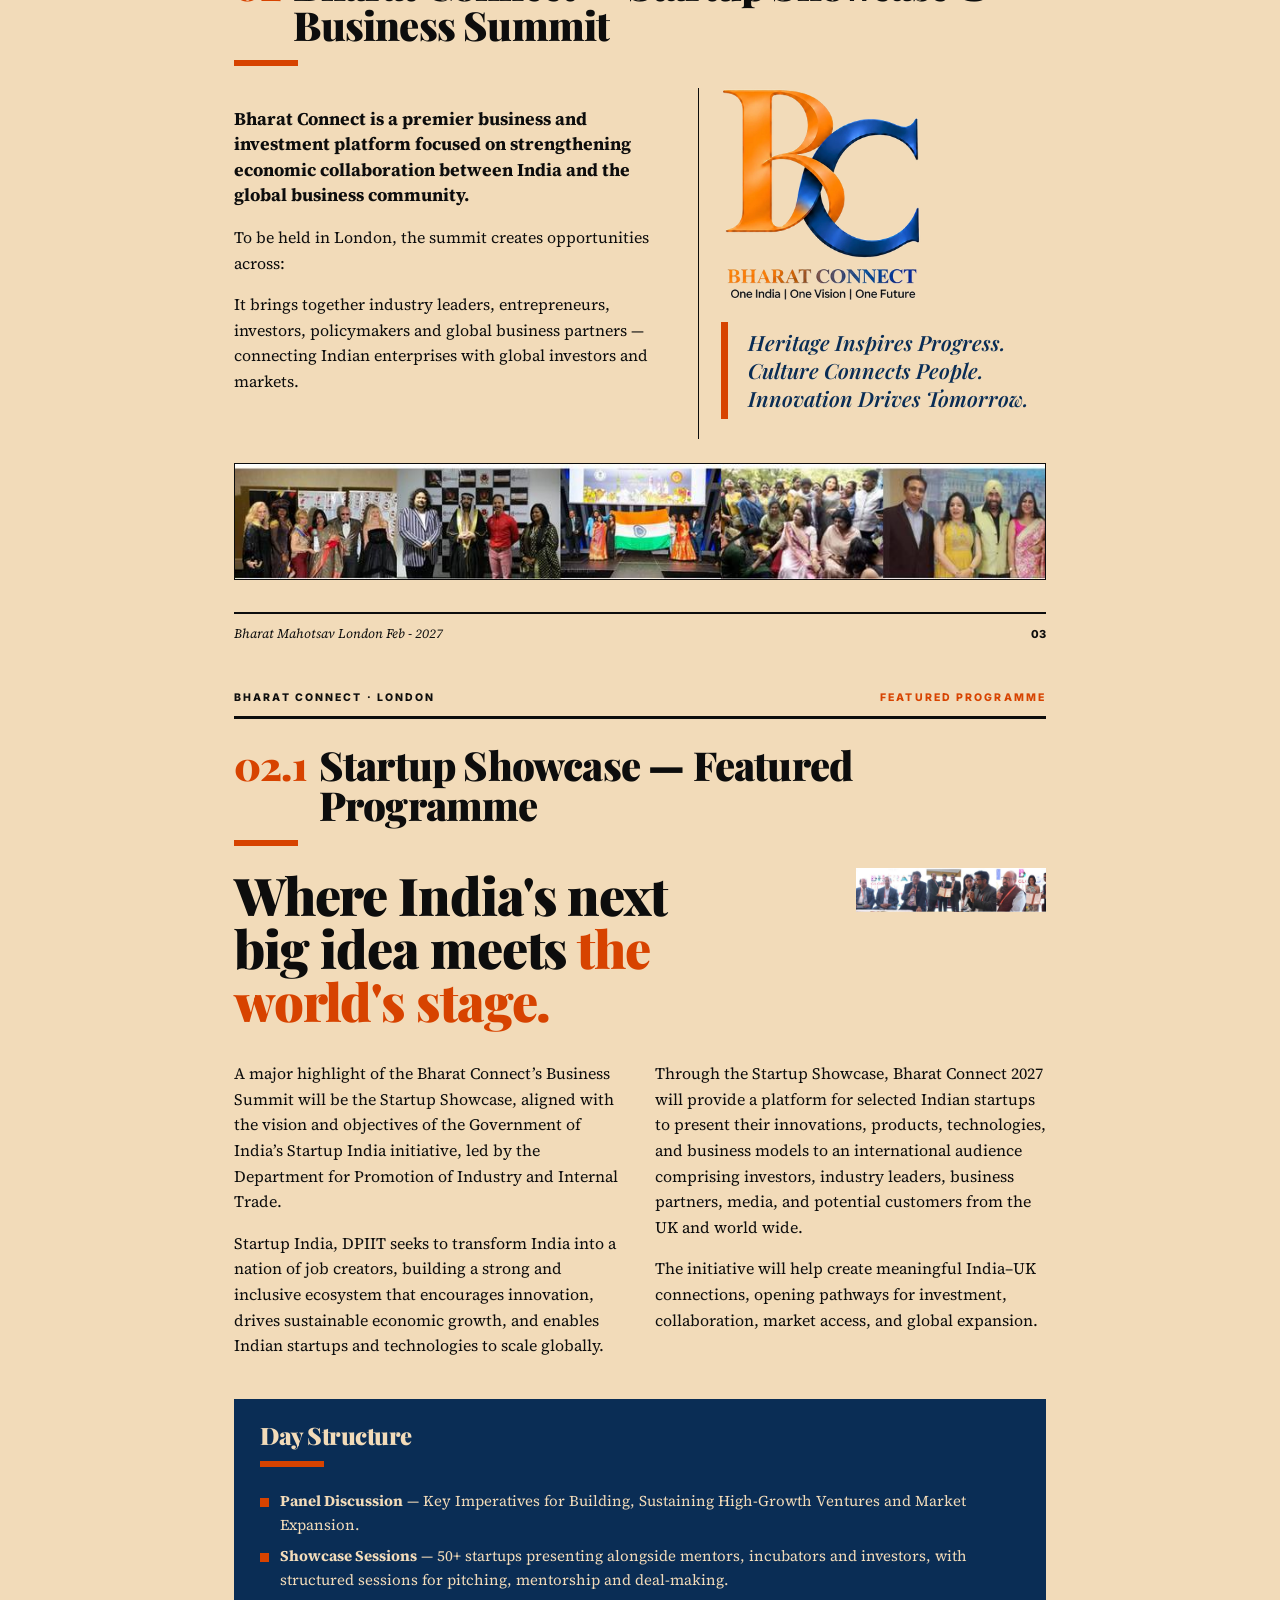
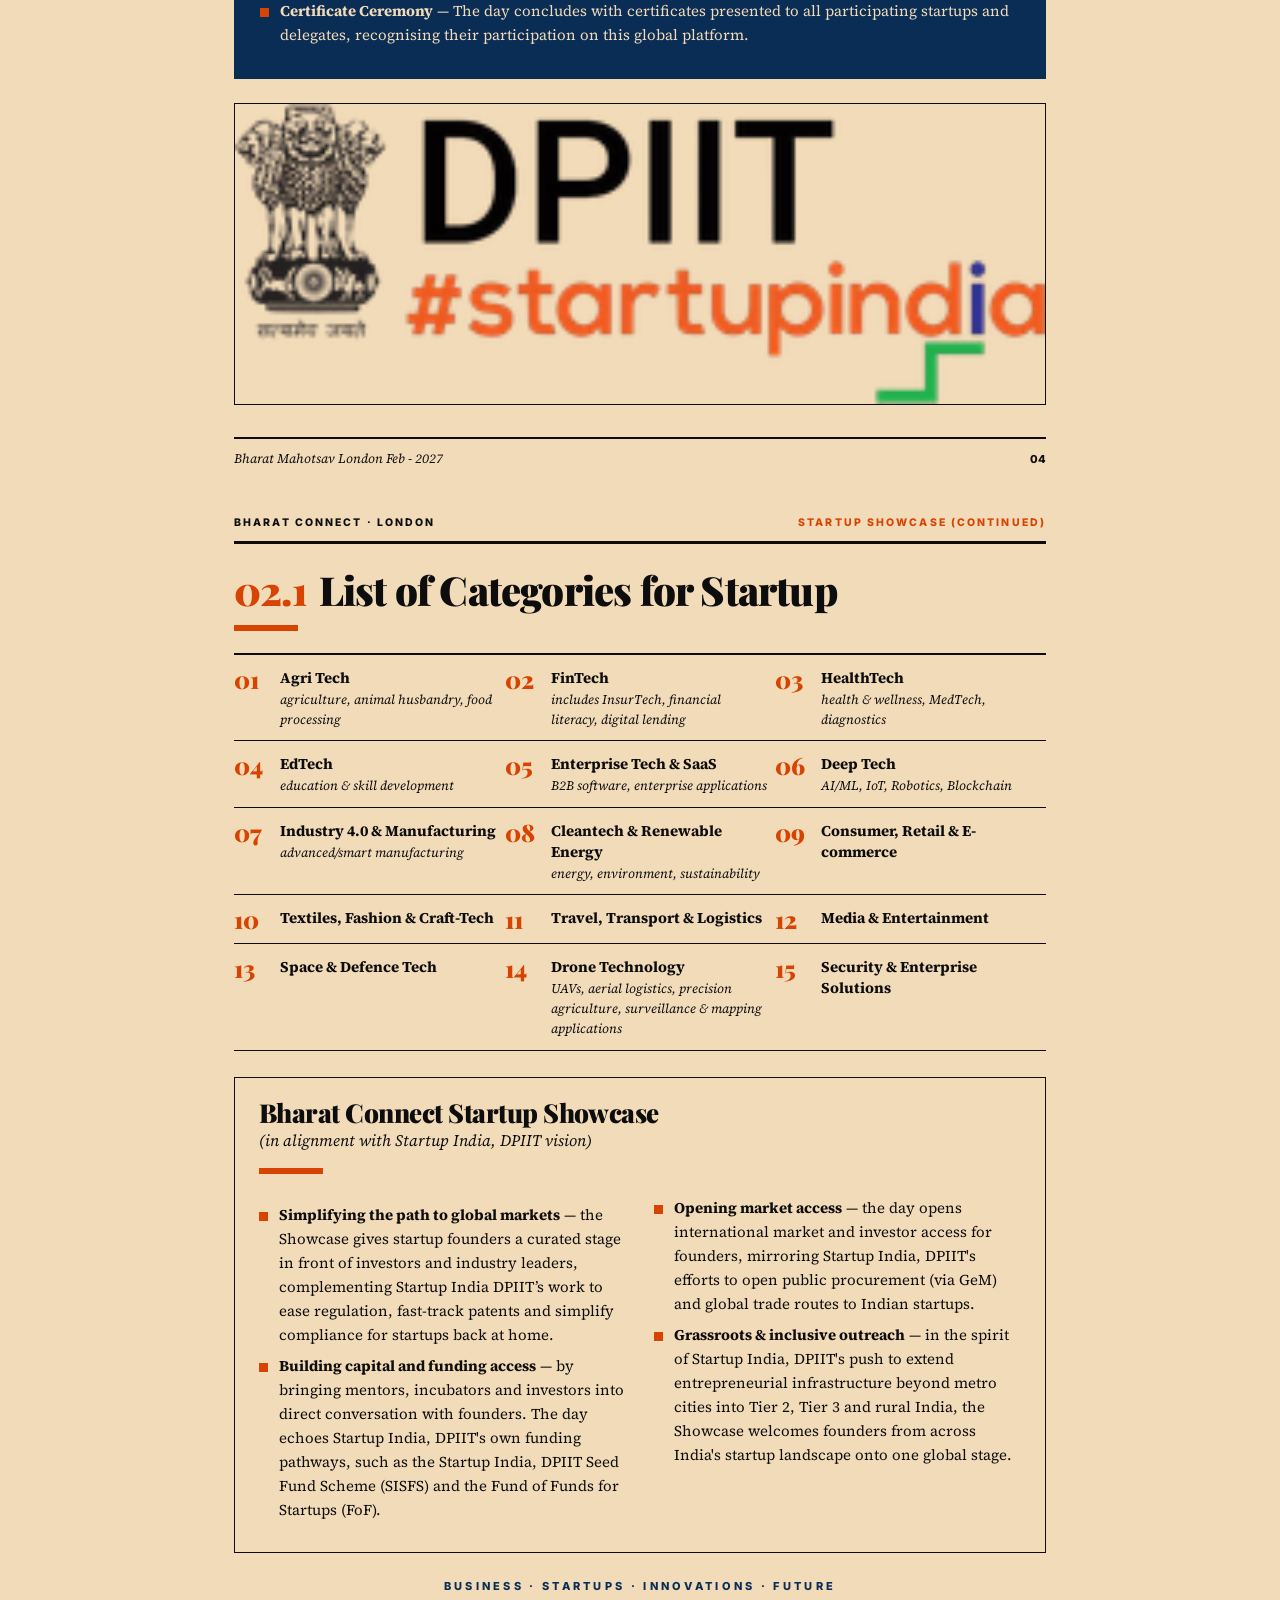
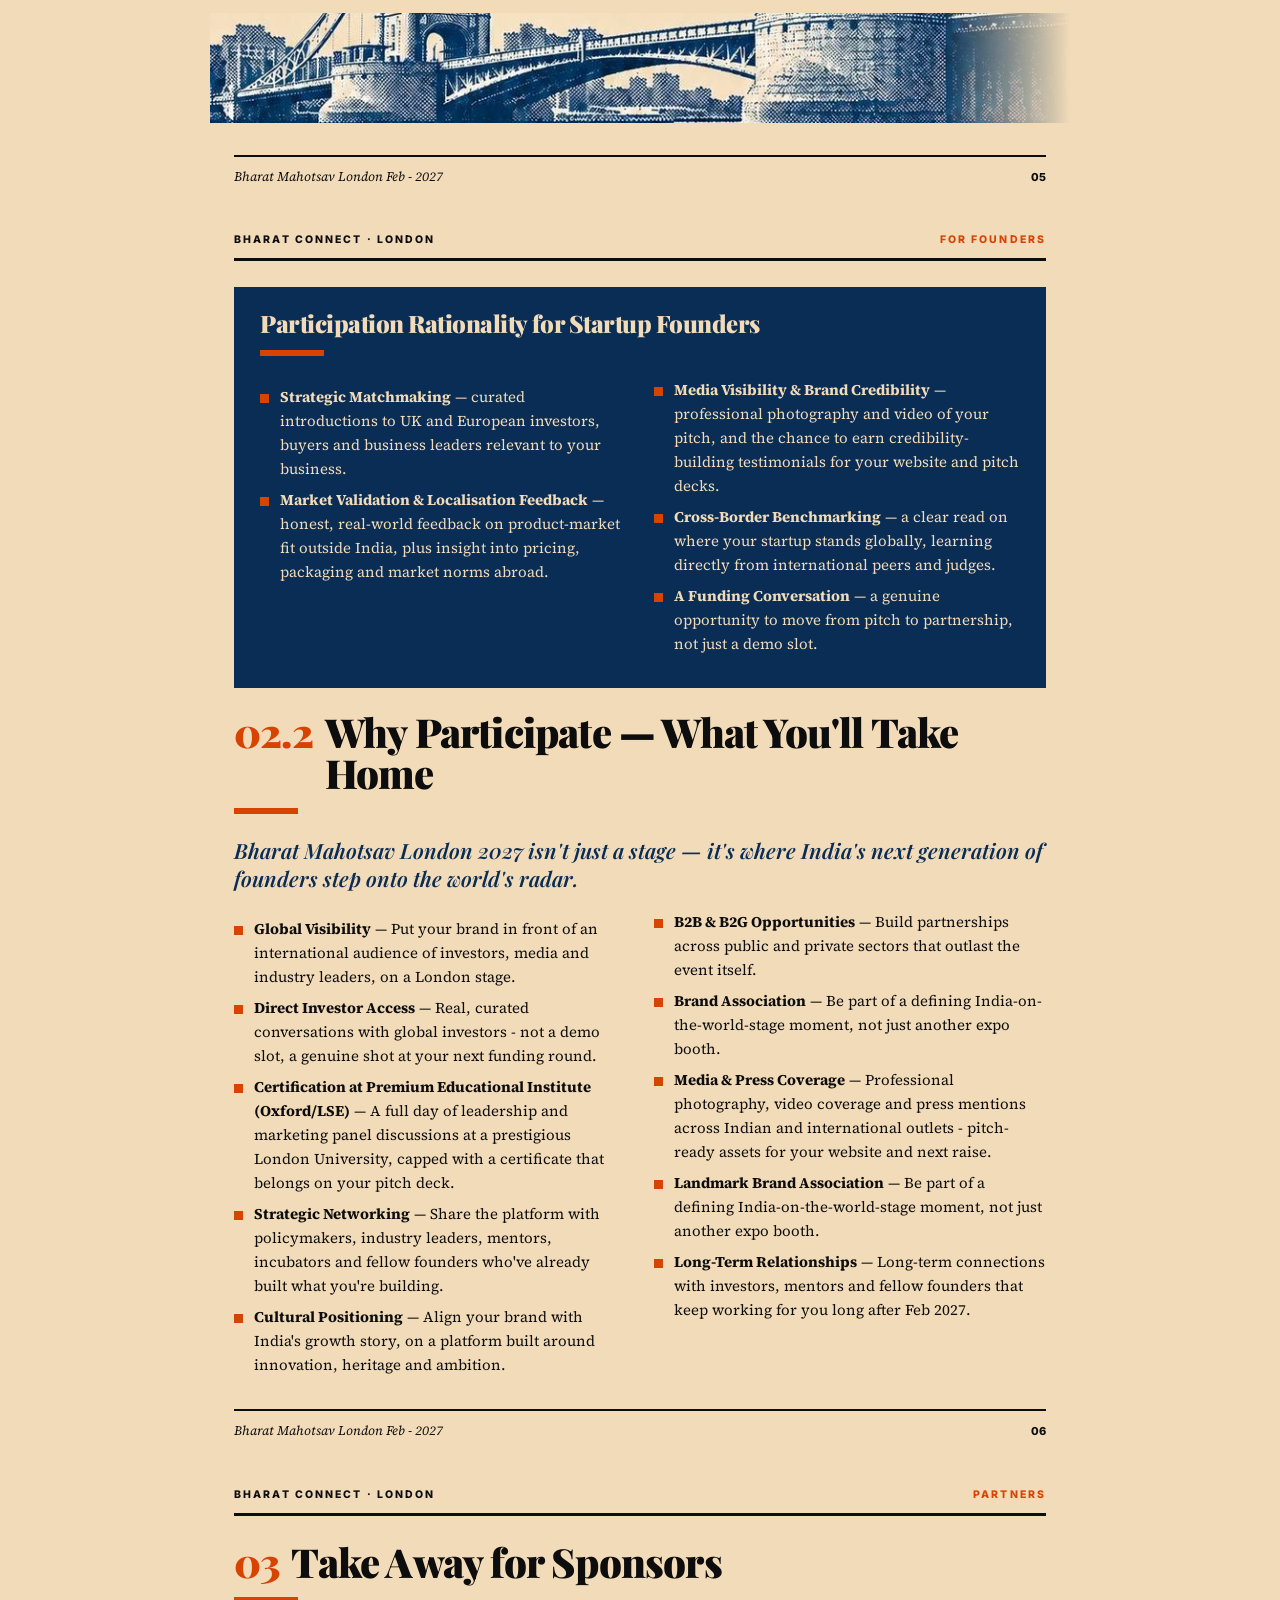
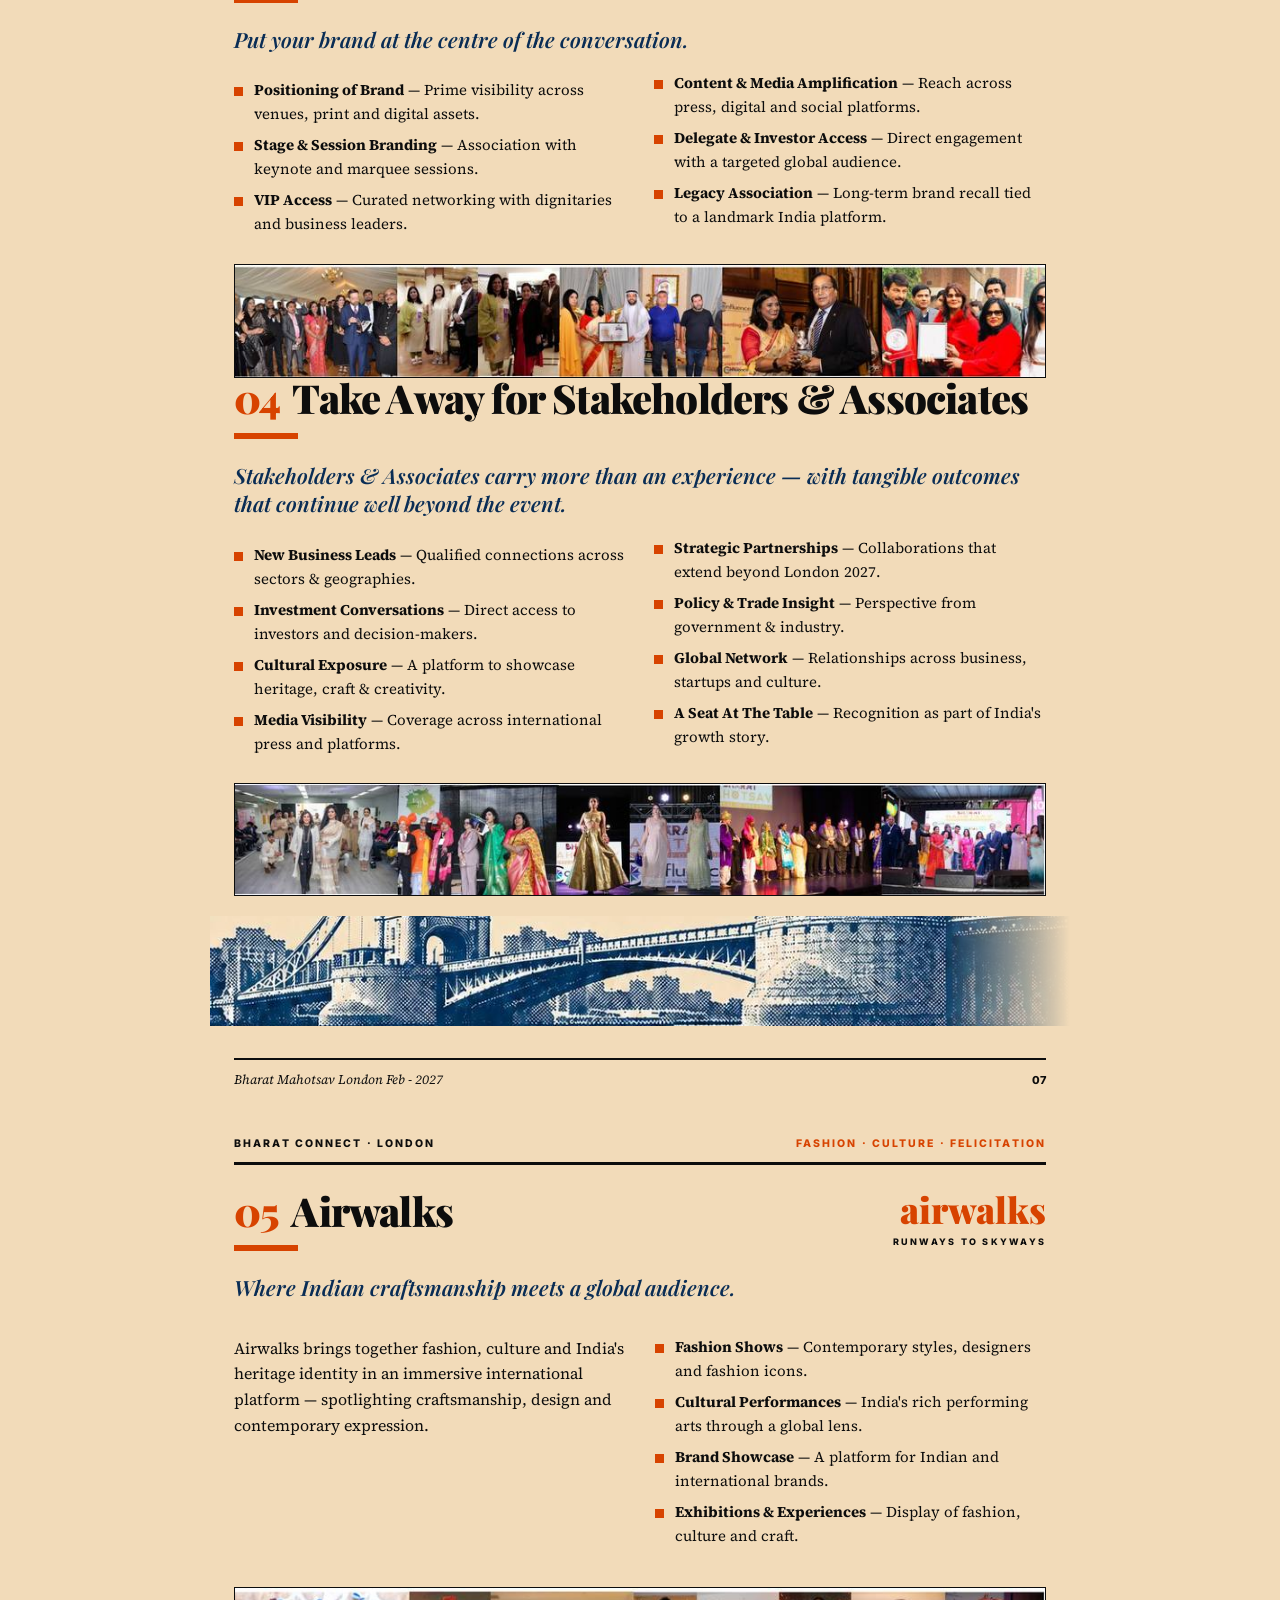
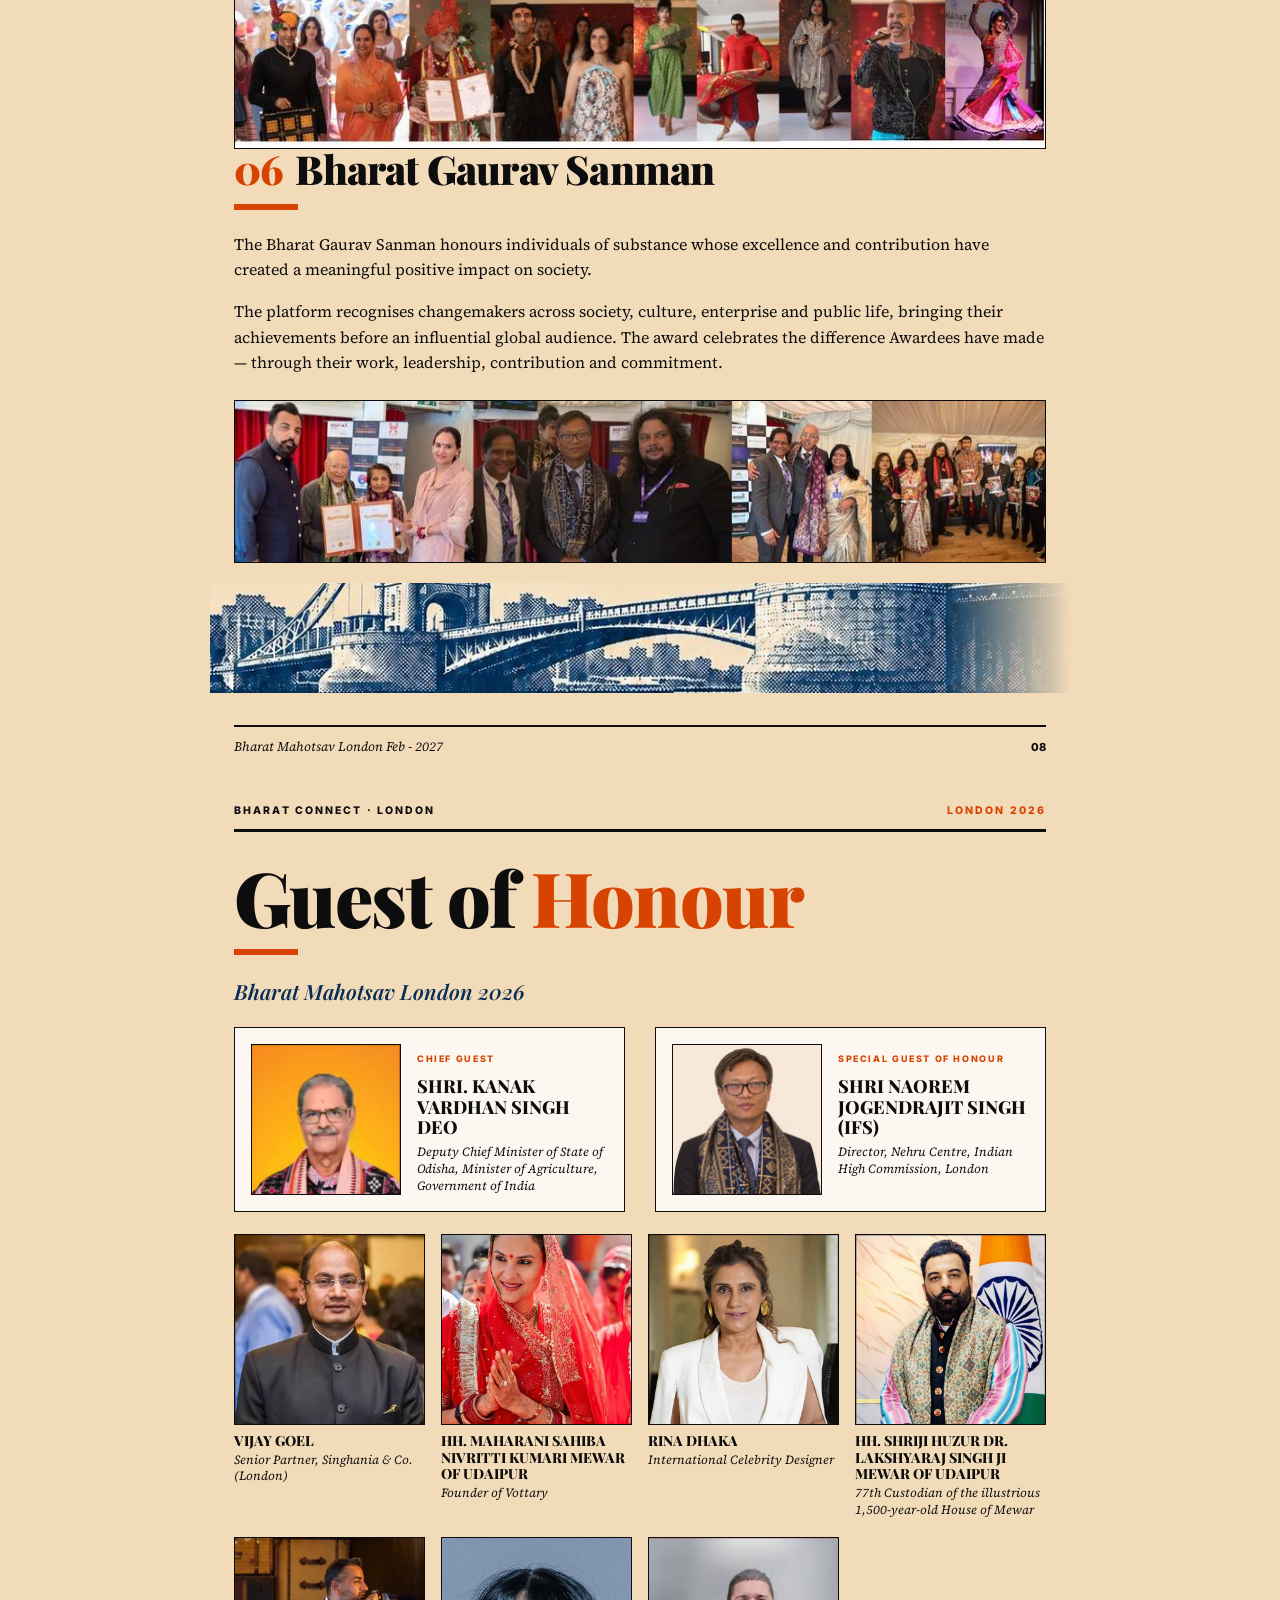
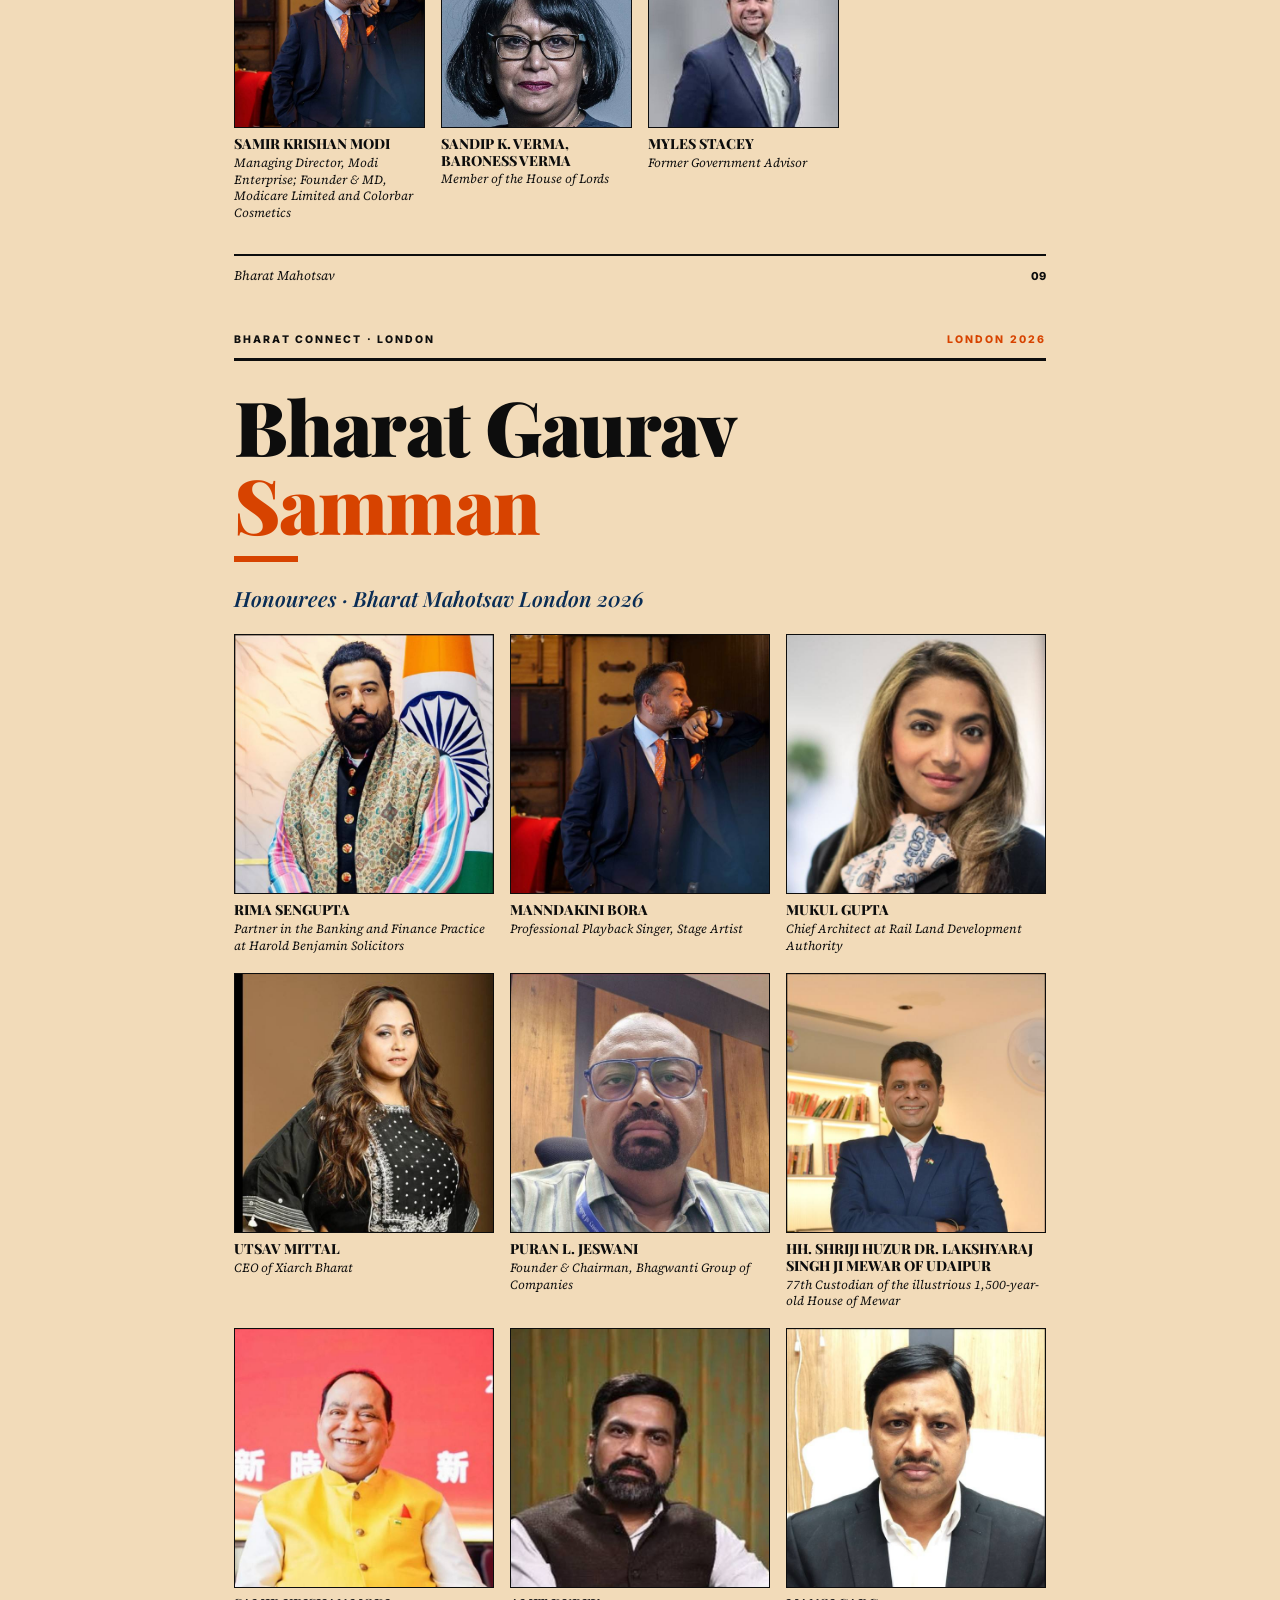
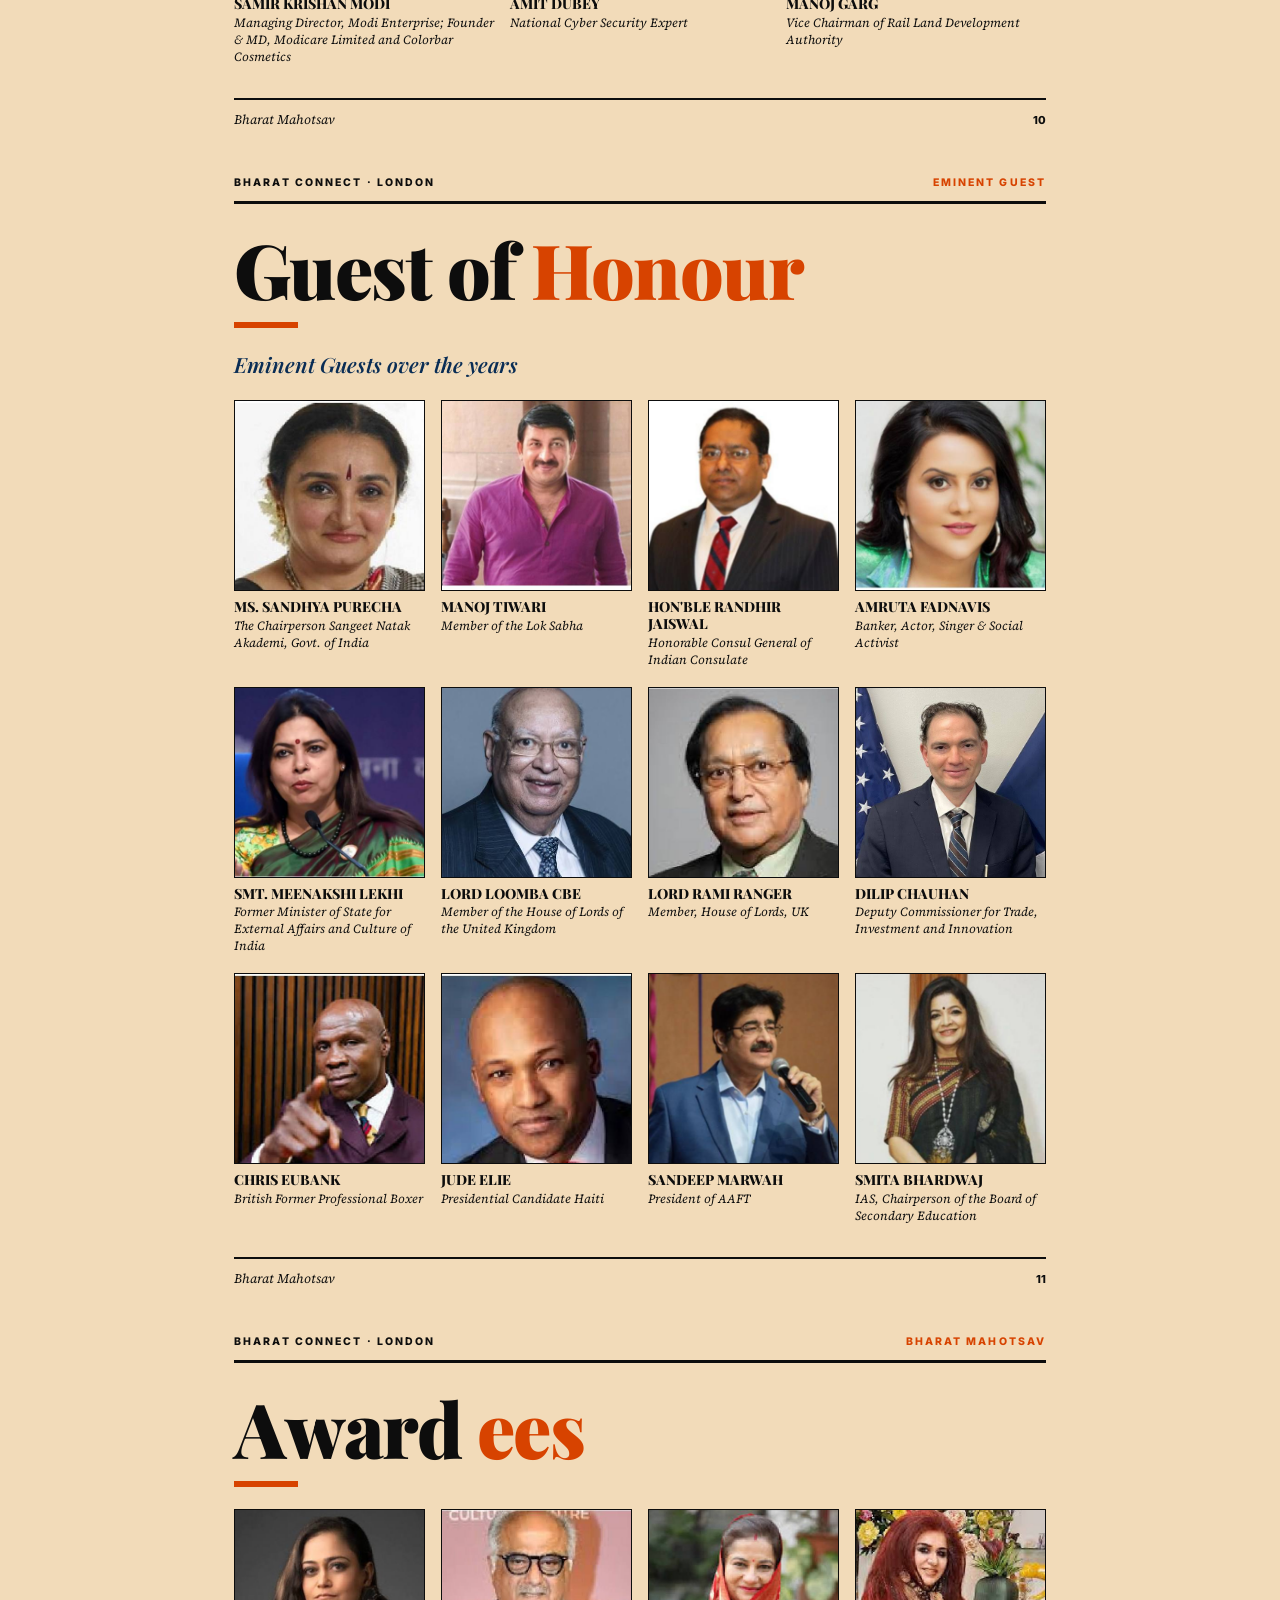
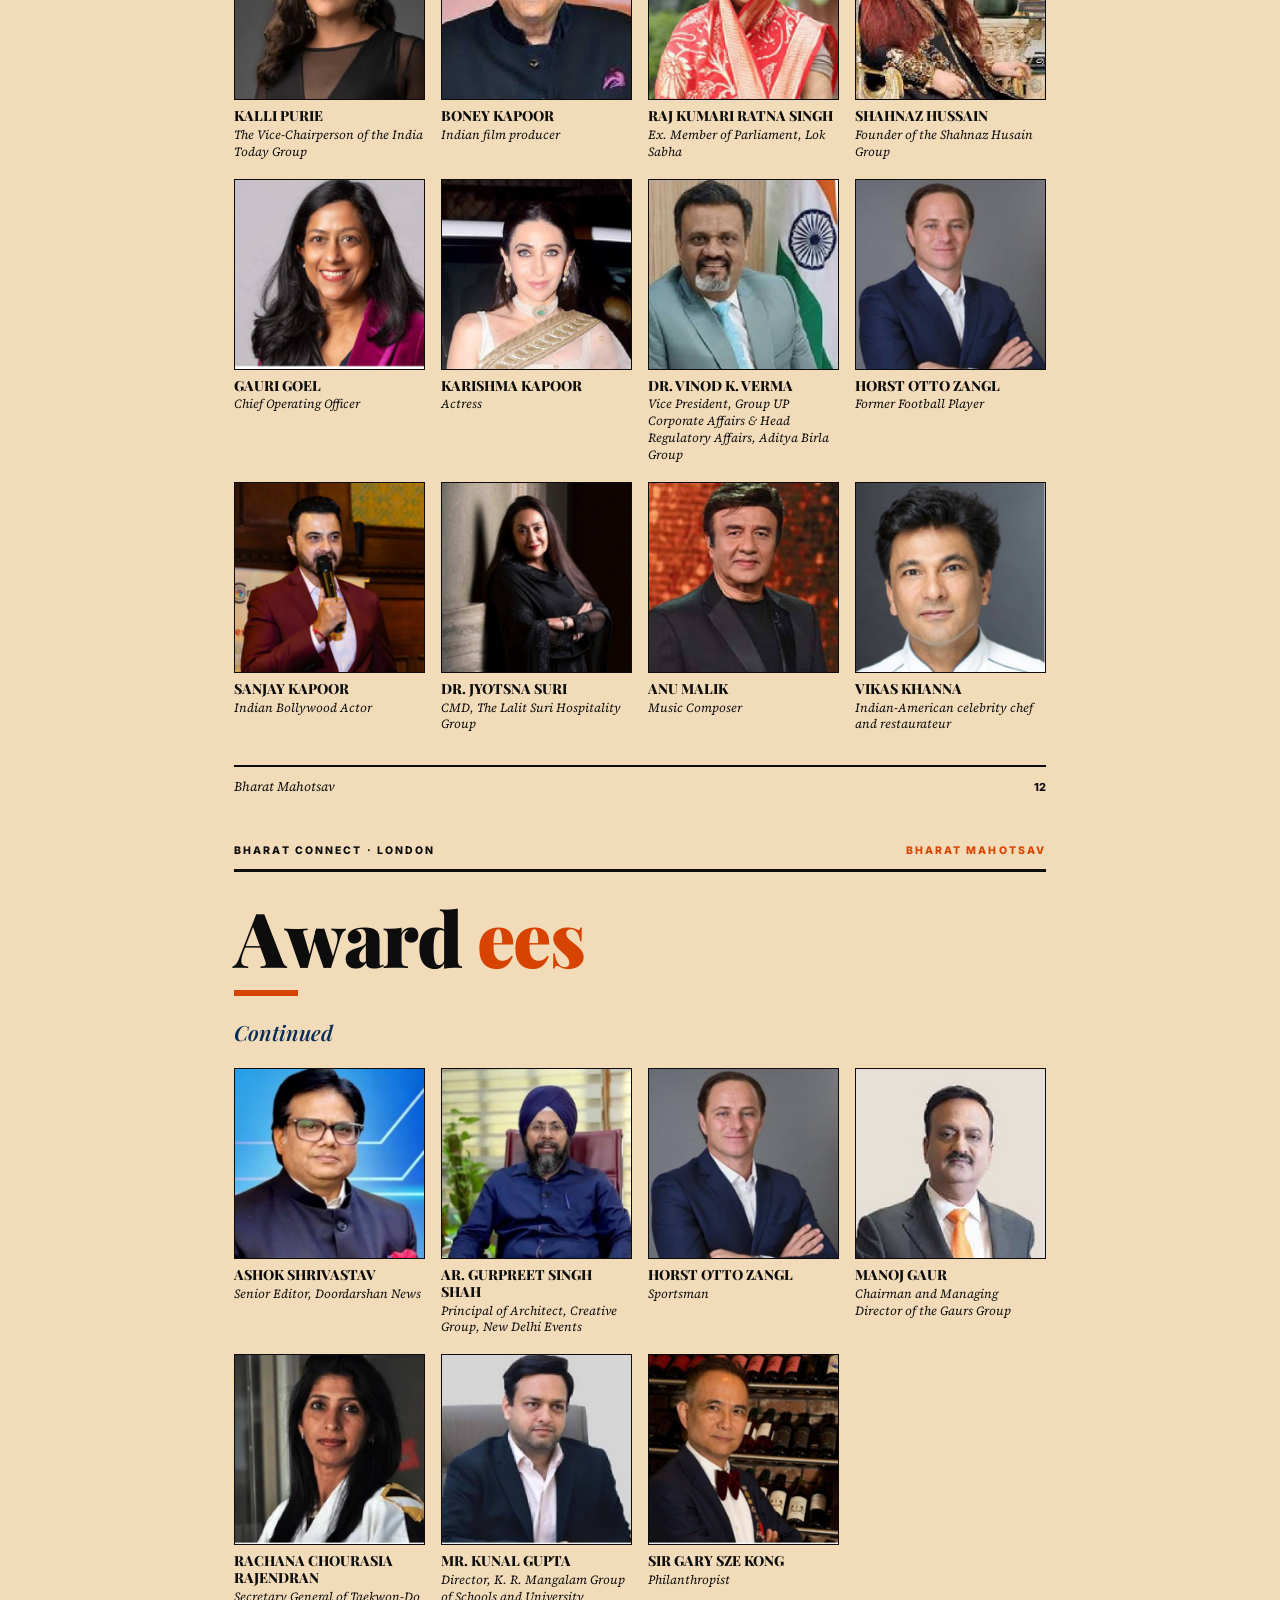
